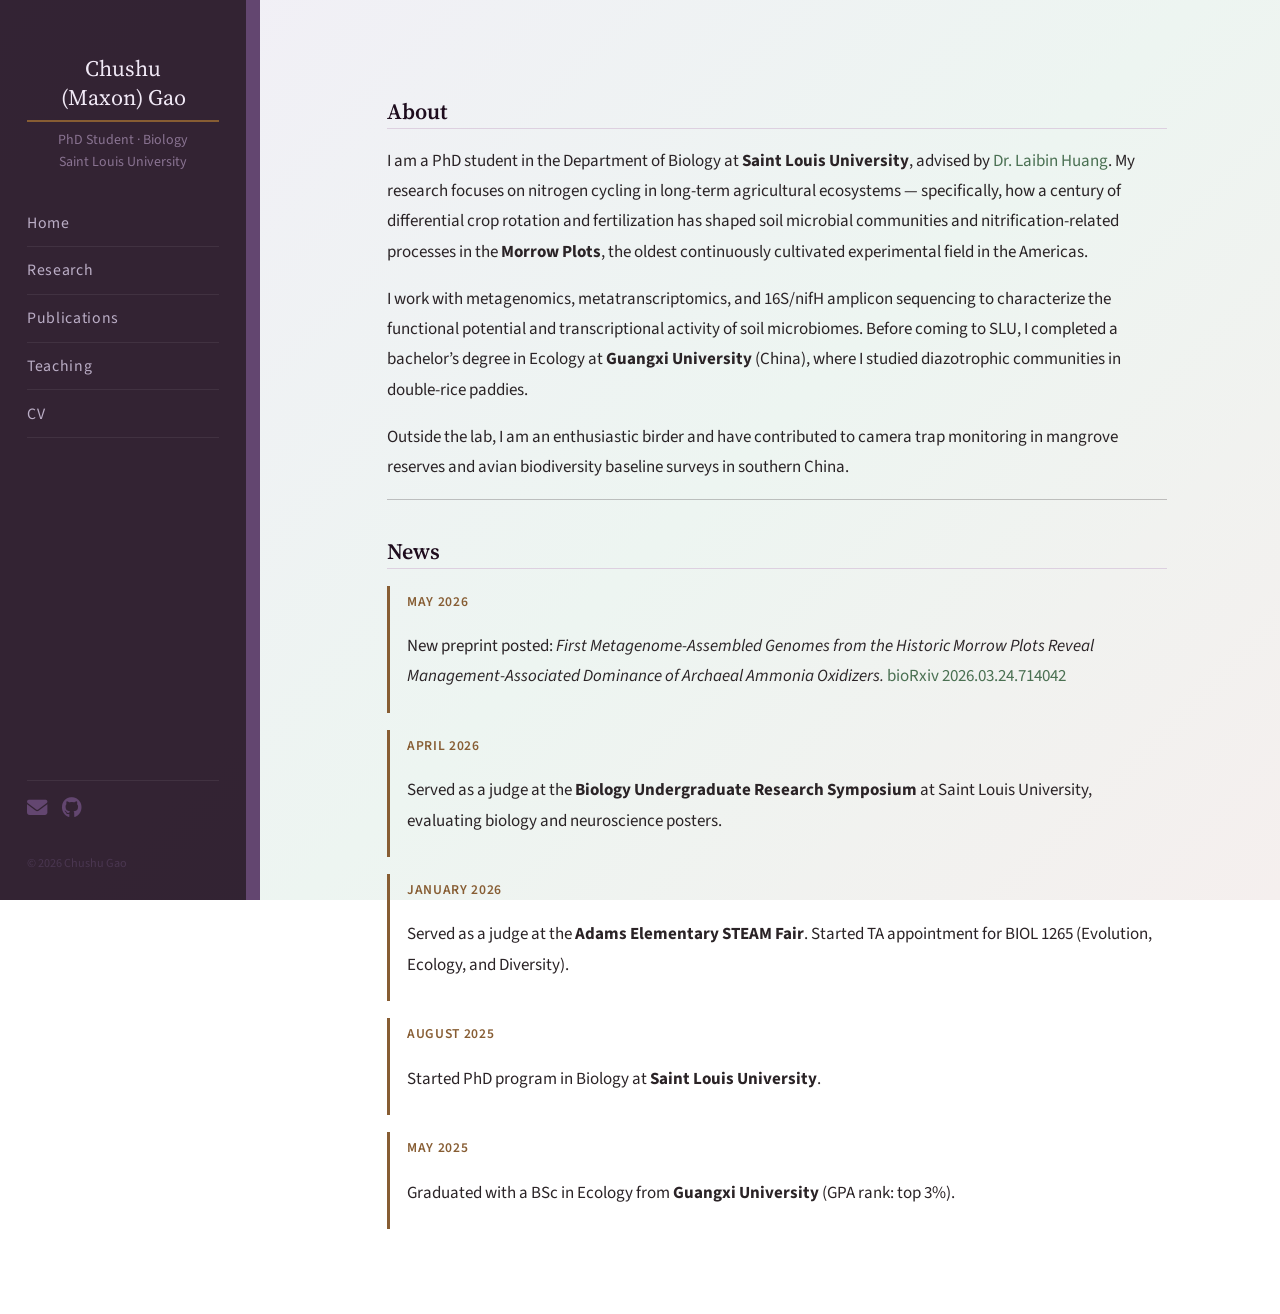
==== docs/index.html @ e01fd67a "chore: render site [skip ci]" ====
<!DOCTYPE html>
<html xmlns="http://www.w3.org/1999/xhtml" lang="en" xml:lang="en"><head>

<meta charset="utf-8">
<meta name="generator" content="quarto-1.9.37">

<meta name="viewport" content="width=device-width, initial-scale=1.0, user-scalable=yes">


<title>Home – Chushu (Maxon) Gao</title>
<style>
/* Default styles provided by pandoc.
** See https://pandoc.org/MANUAL.html#variables-for-html for config info.
*/
code{white-space: pre-wrap;}
span.smallcaps{font-variant: small-caps;}
div.columns{display: flex; gap: min(4vw, 1.5em);}
div.column{flex: auto; overflow-x: auto;}
div.hanging-indent{margin-left: 1.5em; text-indent: -1.5em;}
ul.task-list{list-style: none;}
ul.task-list li input[type="checkbox"] {
  width: 0.8em;
  margin: 0 0.8em 0.2em -1em; /* quarto-specific, see https://github.com/quarto-dev/quarto-cli/issues/4556 */ 
  vertical-align: middle;
}
</style>


<script src="site_libs/quarto-nav/quarto-nav.js"></script>
<script src="site_libs/clipboard/clipboard.min.js"></script>
<script src="site_libs/quarto-search/autocomplete.umd.js"></script>
<script src="site_libs/quarto-search/fuse.min.js"></script>
<script src="site_libs/quarto-search/quarto-search.js"></script>
<meta name="quarto:offset" content="./">
<script src="site_libs/quarto-html/quarto.js" type="module"></script>
<script src="site_libs/quarto-html/tabsets/tabsets.js" type="module"></script>
<script src="site_libs/quarto-html/popper.min.js"></script>
<script src="site_libs/quarto-html/tippy.umd.min.js"></script>
<script src="site_libs/quarto-html/anchor.min.js"></script>
<link href="site_libs/quarto-html/tippy.css" rel="stylesheet">
<link href="site_libs/quarto-html/quarto-syntax-highlighting-7f8f88aac4f3542376d5c11b86a4c14d.css" rel="stylesheet" id="quarto-text-highlighting-styles">
<script src="site_libs/bootstrap/bootstrap.min.js"></script>
<link href="site_libs/bootstrap/bootstrap-icons.css" rel="stylesheet">
<link href="site_libs/bootstrap/bootstrap-f7333b7c44a7c3d55afcc11699a363c3.min.css" rel="stylesheet" append-hash="true" id="quarto-bootstrap" data-mode="light">
<script id="quarto-search-options" type="application/json">{
  "location": "sidebar",
  "copy-button": false,
  "collapse-after": 3,
  "panel-placement": "start",
  "type": "textbox",
  "limit": 50,
  "keyboard-shortcut": [
    "f",
    "/",
    "s"
  ],
  "show-item-context": false,
  "language": {
    "search-no-results-text": "No results",
    "search-matching-documents-text": "matching documents",
    "search-copy-link-title": "Copy link to search",
    "search-hide-matches-text": "Hide additional matches",
    "search-more-match-text": "more match in this document",
    "search-more-matches-text": "more matches in this document",
    "search-clear-button-title": "Clear",
    "search-text-placeholder": "",
    "search-detached-cancel-button-title": "Cancel",
    "search-submit-button-title": "Submit",
    "search-label": "Search"
  }
}</script>
<link rel="stylesheet" href="https://cdnjs.cloudflare.com/ajax/libs/font-awesome/6.5.0/css/all.min.css">
<link rel="stylesheet" href="https://cdnjs.cloudflare.com/ajax/libs/academicons/1.9.4/css/academicons.min.css">
<link rel="preconnect" href="https://fonts.googleapis.com">
<link rel="preconnect" href="https://fonts.gstatic.com" crossorigin="">
<link href="https://fonts.googleapis.com/css2?family=Source+Serif+4:ital,wght@0,400;0,600;1,400&amp;family=Source+Sans+3:wght@300;400;600&amp;display=swap" rel="stylesheet">
<script src="scripts/transitions.js" defer=""></script>


<link rel="stylesheet" href="styles.css">
</head>

<body class="quarto-light">

<div id="quarto-search-results"></div>
<!-- content -->
<div id="quarto-content" class="quarto-container page-columns page-rows-contents page-layout-full">
<!-- sidebar -->
<!-- margin-sidebar -->
    
<!-- main -->
<main class="content column-page" id="quarto-document-content">
<div class="masthead">
  <div class="mugshot-wrap">
    <img src="images/profile.jpg" class="mugshot" alt="Chushu Gao" onerror="this.style.display='none'">
  </div>
  <h1 class="site-title"><a href="index.html">Chushu<br>(Maxon) Gao</a></h1>
  <p class="site-subtitle">PhD Student · Biology<br>Saint Louis University</p>
  <nav class="sidebar-nav">
    <ul>
      <li><a href="index.html">Home</a></li>
      <li><a href="research.html">Research</a></li>
      <li><a href="publications.html">Publications</a></li>
      <li><a href="teaching.html">Teaching</a></li>
      <li><a href="cv.html">CV</a></li>
    </ul>
  </nav>
  <div class="social-icons">
    <a href="mailto:maxon.gao@slu.edu" title="Email"><i class="fa-solid fa-envelope"></i></a>
    <a href="https://github.com/chushug" title="GitHub" target="_blank"><i class="fa-brands fa-github"></i></a>
    <a href="https://orcid.org" title="ORCID" target="_blank"><i class="ai ai-orcid"></i></a>
    <a href="https://scholar.google.com" title="Google Scholar" target="_blank"><i class="ai ai-google-scholar"></i></a>
  </div>
  <footer class="sidebar-footer">
    <p>© 2026 Chushu Gao</p>
  </footer>
</div>

<header id="title-block-header" class="quarto-title-block default">
<div class="quarto-title">
<h1 class="title">Home</h1>
</div>



<div class="quarto-title-meta column-page">

    
  
    
  </div>
  


</header>


<section id="about" class="level2">
<h2 class="anchored" data-anchor-id="about">About</h2>
<p>I am a PhD student in the Department of Biology at <strong>Saint Louis University</strong>, advised by <a href="https://huanglabslu.com">Dr.&nbsp;Laibin Huang</a>. My research focuses on nitrogen cycling in long-term agricultural ecosystems — specifically, how a century of differential crop rotation and fertilization has shaped soil microbial communities and nitrification-related processes in the <strong>Morrow Plots</strong>, the oldest continuously cultivated experimental field in the Americas.</p>
<p>I work with metagenomics, metatranscriptomics, and 16S/nifH amplicon sequencing to characterize the functional potential and transcriptional activity of soil microbiomes. Before coming to SLU, I completed a bachelor’s degree in Ecology at <strong>Guangxi University</strong> (China), where I studied diazotrophic communities in double-rice paddies.</p>
<p>Outside the lab, I am an enthusiastic birder and have contributed to camera trap monitoring in mangrove reserves and avian biodiversity baseline surveys in southern China.</p>
<hr>
</section>
<section id="news" class="level2">
<h2 class="anchored" data-anchor-id="news">News</h2>
<div class="news-item">
<div class="news-date">
<p>May 2026</p>
</div>
<p>New preprint posted: <em>First Metagenome-Assembled Genomes from the Historic Morrow Plots Reveal Management-Associated Dominance of Archaeal Ammonia Oxidizers.</em> <a href="https://doi.org/10.64898/2026.03.24.714042">bioRxiv 2026.03.24.714042</a></p>
</div>
<div class="news-item">
<div class="news-date">
<p>April 2026</p>
</div>
<p>Served as a judge at the <strong>Biology Undergraduate Research Symposium</strong> at Saint Louis University, evaluating biology and neuroscience posters.</p>
</div>
<div class="news-item">
<div class="news-date">
<p>January 2026</p>
</div>
<p>Served as a judge at the <strong>Adams Elementary STEAM Fair</strong>. Started TA appointment for BIOL 1265 (Evolution, Ecology, and Diversity).</p>
</div>
<div class="news-item">
<div class="news-date">
<p>August 2025</p>
</div>
<p>Started PhD program in Biology at <strong>Saint Louis University</strong>.</p>
</div>
<div class="news-item">
<div class="news-date">
<p>May 2025</p>
</div>
<p>Graduated with a BSc in Ecology from <strong>Guangxi University</strong> (GPA rank: top 3%).</p>
</div>


</section>

</main> <!-- /main -->
<script id="quarto-html-after-body" type="application/javascript">
  window.document.addEventListener("DOMContentLoaded", function (event) {
    const icon = "";
    const anchorJS = new window.AnchorJS();
    anchorJS.options = {
      placement: 'right',
      icon: icon
    };
    anchorJS.add('.anchored');
    const isCodeAnnotation = (el) => {
      for (const clz of el.classList) {
        if (clz.startsWith('code-annotation-')) {                     
          return true;
        }
      }
      return false;
    }
    const onCopySuccess = function(e) {
      // button target
      const button = e.trigger;
      // don't keep focus
      button.blur();
      // flash "checked"
      button.classList.add('code-copy-button-checked');
      var currentTitle = button.getAttribute("title");
      button.setAttribute("title", "Copied!");
      let tooltip;
      if (window.bootstrap) {
        button.setAttribute("data-bs-toggle", "tooltip");
        button.setAttribute("data-bs-placement", "left");
        button.setAttribute("data-bs-title", "Copied!");
        tooltip = new bootstrap.Tooltip(button, 
          { trigger: "manual", 
            customClass: "code-copy-button-tooltip",
            offset: [0, -8]});
        tooltip.show();    
      }
      setTimeout(function() {
        if (tooltip) {
          tooltip.hide();
          button.removeAttribute("data-bs-title");
          button.removeAttribute("data-bs-toggle");
          button.removeAttribute("data-bs-placement");
        }
        button.setAttribute("title", currentTitle);
        button.classList.remove('code-copy-button-checked');
      }, 1000);
      // clear code selection
      e.clearSelection();
    }
    const getTextToCopy = function(trigger) {
      const outerScaffold = trigger.parentElement.cloneNode(true);
      const codeEl = outerScaffold.querySelector('code');
      for (const childEl of codeEl.children) {
        if (isCodeAnnotation(childEl)) {
          childEl.remove();
        }
      }
      return codeEl.innerText;
    }
    const clipboard = new window.ClipboardJS('.code-copy-button:not([data-in-quarto-modal])', {
      text: getTextToCopy
    });
    clipboard.on('success', onCopySuccess);
    if (window.document.getElementById('quarto-embedded-source-code-modal')) {
      const clipboardModal = new window.ClipboardJS('.code-copy-button[data-in-quarto-modal]', {
        text: getTextToCopy,
        container: window.document.getElementById('quarto-embedded-source-code-modal')
      });
      clipboardModal.on('success', onCopySuccess);
    }
      var localhostRegex = new RegExp(/^(?:http|https):\/\/localhost\:?[0-9]*\//);
      var mailtoRegex = new RegExp(/^mailto:/);
        var filterRegex = new RegExp("https:\/\/chushug\.github\.io\/gao-website");
      var isInternal = (href) => {
          return filterRegex.test(href) || localhostRegex.test(href) || mailtoRegex.test(href);
      }
      // Inspect non-navigation links and adorn them if external
     var links = window.document.querySelectorAll('a[href]:not(.nav-link):not(.navbar-brand):not(.toc-action):not(.sidebar-link):not(.sidebar-item-toggle):not(.pagination-link):not(.no-external):not([aria-hidden]):not(.dropdown-item):not(.quarto-navigation-tool):not(.about-link)');
      for (var i=0; i<links.length; i++) {
        const link = links[i];
        if (!isInternal(link.href)) {
          // undo the damage that might have been done by quarto-nav.js in the case of
          // links that we want to consider external
          if (link.dataset.originalHref !== undefined) {
            link.href = link.dataset.originalHref;
          }
        }
      }
    function tippyHover(el, contentFn, onTriggerFn, onUntriggerFn) {
      const config = {
        allowHTML: true,
        maxWidth: 500,
        delay: 100,
        arrow: false,
        appendTo: function(el) {
            return el.parentElement;
        },
        interactive: true,
        interactiveBorder: 10,
        theme: 'quarto',
        placement: 'bottom-start',
      };
      if (contentFn) {
        config.content = contentFn;
      }
      if (onTriggerFn) {
        config.onTrigger = onTriggerFn;
      }
      if (onUntriggerFn) {
        config.onUntrigger = onUntriggerFn;
      }
      window.tippy(el, config); 
    }
    const noterefs = window.document.querySelectorAll('a[role="doc-noteref"]');
    for (var i=0; i<noterefs.length; i++) {
      const ref = noterefs[i];
      tippyHover(ref, function() {
        // use id or data attribute instead here
        let href = ref.getAttribute('data-footnote-href') || ref.getAttribute('href');
        try { href = new URL(href).hash; } catch {}
        const id = href.replace(/^#\/?/, "");
        const note = window.document.getElementById(id);
        if (note) {
          return note.innerHTML;
        } else {
          return "";
        }
      });
    }
    const xrefs = window.document.querySelectorAll('a.quarto-xref');
    const processXRef = (id, note) => {
      // Strip column container classes
      const stripColumnClz = (el) => {
        el.classList.remove("page-full", "page-columns");
        if (el.children) {
          for (const child of el.children) {
            stripColumnClz(child);
          }
        }
      }
      stripColumnClz(note)
      if (id === null || id.startsWith('sec-')) {
        // Special case sections, only their first couple elements
        const container = document.createElement("div");
        if (note.children && note.children.length > 2) {
          container.appendChild(note.children[0].cloneNode(true));
          for (let i = 1; i < note.children.length; i++) {
            const child = note.children[i];
            if (child.tagName === "P" && child.innerText === "") {
              continue;
            } else {
              container.appendChild(child.cloneNode(true));
              break;
            }
          }
          if (window.Quarto?.typesetMath) {
            window.Quarto.typesetMath(container);
          }
          return container.innerHTML
        } else {
          if (window.Quarto?.typesetMath) {
            window.Quarto.typesetMath(note);
          }
          return note.innerHTML;
        }
      } else {
        // Remove any anchor links if they are present
        const anchorLink = note.querySelector('a.anchorjs-link');
        if (anchorLink) {
          anchorLink.remove();
        }
        if (window.Quarto?.typesetMath) {
          window.Quarto.typesetMath(note);
        }
        if (note.classList.contains("callout")) {
          return note.outerHTML;
        } else {
          return note.innerHTML;
        }
      }
    }
    for (var i=0; i<xrefs.length; i++) {
      const xref = xrefs[i];
      tippyHover(xref, undefined, function(instance) {
        instance.disable();
        let url = xref.getAttribute('href');
        let hash = undefined; 
        if (url.startsWith('#')) {
          hash = url;
        } else {
          try { hash = new URL(url).hash; } catch {}
        }
        if (hash) {
          const id = hash.replace(/^#\/?/, "");
          const note = window.document.getElementById(id);
          if (note !== null) {
            try {
              const html = processXRef(id, note.cloneNode(true));
              instance.setContent(html);
            } finally {
              instance.enable();
              instance.show();
            }
          } else {
            // See if we can fetch this
            fetch(url.split('#')[0])
            .then(res => res.text())
            .then(html => {
              const parser = new DOMParser();
              const htmlDoc = parser.parseFromString(html, "text/html");
              const note = htmlDoc.getElementById(id);
              if (note !== null) {
                const html = processXRef(id, note);
                instance.setContent(html);
              } 
            }).finally(() => {
              instance.enable();
              instance.show();
            });
          }
        } else {
          // See if we can fetch a full url (with no hash to target)
          // This is a special case and we should probably do some content thinning / targeting
          fetch(url)
          .then(res => res.text())
          .then(html => {
            const parser = new DOMParser();
            const htmlDoc = parser.parseFromString(html, "text/html");
            const note = htmlDoc.querySelector('main.content');
            if (note !== null) {
              // This should only happen for chapter cross references
              // (since there is no id in the URL)
              // remove the first header
              if (note.children.length > 0 && note.children[0].tagName === "HEADER") {
                note.children[0].remove();
              }
              const html = processXRef(null, note);
              instance.setContent(html);
            } 
          }).finally(() => {
            instance.enable();
            instance.show();
          });
        }
      }, function(instance) {
      });
    }
        let selectedAnnoteEl;
        const selectorForAnnotation = ( cell, annotation) => {
          let cellAttr = 'data-code-cell="' + cell + '"';
          let lineAttr = 'data-code-annotation="' +  annotation + '"';
          const selector = 'span[' + cellAttr + '][' + lineAttr + ']';
          return selector;
        }
        const selectCodeLines = (annoteEl) => {
          const doc = window.document;
          const targetCell = annoteEl.getAttribute("data-target-cell");
          const targetAnnotation = annoteEl.getAttribute("data-target-annotation");
          const annoteSpan = window.document.querySelector(selectorForAnnotation(targetCell, targetAnnotation));
          const lines = annoteSpan.getAttribute("data-code-lines").split(",");
          const lineIds = lines.map((line) => {
            return targetCell + "-" + line;
          })
          let top = null;
          let height = null;
          let parent = null;
          if (lineIds.length > 0) {
              //compute the position of the single el (top and bottom and make a div)
              const el = window.document.getElementById(lineIds[0]);
              top = el.offsetTop;
              height = el.offsetHeight;
              parent = el.parentElement.parentElement;
            if (lineIds.length > 1) {
              const lastEl = window.document.getElementById(lineIds[lineIds.length - 1]);
              const bottom = lastEl.offsetTop + lastEl.offsetHeight;
              height = bottom - top;
            }
            if (top !== null && height !== null && parent !== null) {
              // cook up a div (if necessary) and position it 
              let div = window.document.getElementById("code-annotation-line-highlight");
              if (div === null) {
                div = window.document.createElement("div");
                div.setAttribute("id", "code-annotation-line-highlight");
                div.style.position = 'absolute';
                parent.appendChild(div);
              }
              div.style.top = top - 2 + "px";
              div.style.height = height + 4 + "px";
              div.style.left = 0;
              let gutterDiv = window.document.getElementById("code-annotation-line-highlight-gutter");
              if (gutterDiv === null) {
                gutterDiv = window.document.createElement("div");
                gutterDiv.setAttribute("id", "code-annotation-line-highlight-gutter");
                gutterDiv.style.position = 'absolute';
                const codeCell = window.document.getElementById(targetCell);
                const gutter = codeCell.querySelector('.code-annotation-gutter');
                gutter.appendChild(gutterDiv);
              }
              gutterDiv.style.top = top - 2 + "px";
              gutterDiv.style.height = height + 4 + "px";
            }
            selectedAnnoteEl = annoteEl;
          }
        };
        const unselectCodeLines = () => {
          const elementsIds = ["code-annotation-line-highlight", "code-annotation-line-highlight-gutter"];
          elementsIds.forEach((elId) => {
            const div = window.document.getElementById(elId);
            if (div) {
              div.remove();
            }
          });
          selectedAnnoteEl = undefined;
        };
          // Handle positioning of the toggle
      window.addEventListener(
        "resize",
        throttle(() => {
          elRect = undefined;
          if (selectedAnnoteEl) {
            selectCodeLines(selectedAnnoteEl);
          }
        }, 10)
      );
      function throttle(fn, ms) {
      let throttle = false;
      let timer;
        return (...args) => {
          if(!throttle) { // first call gets through
              fn.apply(this, args);
              throttle = true;
          } else { // all the others get throttled
              if(timer) clearTimeout(timer); // cancel #2
              timer = setTimeout(() => {
                fn.apply(this, args);
                timer = throttle = false;
              }, ms);
          }
        };
      }
        // Attach click handler to the DT
        const annoteDls = window.document.querySelectorAll('dt[data-target-cell]');
        for (const annoteDlNode of annoteDls) {
          annoteDlNode.addEventListener('click', (event) => {
            const clickedEl = event.target;
            if (clickedEl !== selectedAnnoteEl) {
              unselectCodeLines();
              const activeEl = window.document.querySelector('dt[data-target-cell].code-annotation-active');
              if (activeEl) {
                activeEl.classList.remove('code-annotation-active');
              }
              selectCodeLines(clickedEl);
              clickedEl.classList.add('code-annotation-active');
            } else {
              // Unselect the line
              unselectCodeLines();
              clickedEl.classList.remove('code-annotation-active');
            }
          });
        }
    const findCites = (el) => {
      const parentEl = el.parentElement;
      if (parentEl) {
        const cites = parentEl.dataset.cites;
        if (cites) {
          return {
            el,
            cites: cites.split(' ')
          };
        } else {
          return findCites(el.parentElement)
        }
      } else {
        return undefined;
      }
    };
    var bibliorefs = window.document.querySelectorAll('a[role="doc-biblioref"]');
    for (var i=0; i<bibliorefs.length; i++) {
      const ref = bibliorefs[i];
      const citeInfo = findCites(ref);
      if (citeInfo) {
        tippyHover(citeInfo.el, function() {
          var popup = window.document.createElement('div');
          citeInfo.cites.forEach(function(cite) {
            var citeDiv = window.document.createElement('div');
            citeDiv.classList.add('hanging-indent');
            citeDiv.classList.add('csl-entry');
            var biblioDiv = window.document.getElementById('ref-' + cite);
            if (biblioDiv) {
              citeDiv.innerHTML = biblioDiv.innerHTML;
            }
            popup.appendChild(citeDiv);
          });
          return popup.innerHTML;
        });
      }
    }
  });
  </script>
</div> <!-- /content -->




</body></html>
---- docs/site_libs/quarto-html/tippy.css ----
.tippy-box[data-animation=fade][data-state=hidden]{opacity:0}[data-tippy-root]{max-width:calc(100vw - 10px)}.tippy-box{position:relative;background-color:#333;color:#fff;border-radius:4px;font-size:14px;line-height:1.4;white-space:normal;outline:0;transition-property:transform,visibility,opacity}.tippy-box[data-placement^=top]>.tippy-arrow{bottom:0}.tippy-box[data-placement^=top]>.tippy-arrow:before{bottom:-7px;left:0;border-width:8px 8px 0;border-top-color:initial;transform-origin:center top}.tippy-box[data-placement^=bottom]>.tippy-arrow{top:0}.tippy-box[data-placement^=bottom]>.tippy-arrow:before{top:-7px;left:0;border-width:0 8px 8px;border-bottom-color:initial;transform-origin:center bottom}.tippy-box[data-placement^=left]>.tippy-arrow{right:0}.tippy-box[data-placement^=left]>.tippy-arrow:before{border-width:8px 0 8px 8px;border-left-color:initial;right:-7px;transform-origin:center left}.tippy-box[data-placement^=right]>.tippy-arrow{left:0}.tippy-box[data-placement^=right]>.tippy-arrow:before{left:-7px;border-width:8px 8px 8px 0;border-right-color:initial;transform-origin:center right}.tippy-box[data-inertia][data-state=visible]{transition-timing-function:cubic-bezier(.54,1.5,.38,1.11)}.tippy-arrow{width:16px;height:16px;color:#333}.tippy-arrow:before{content:"";position:absolute;border-color:transparent;border-style:solid}.tippy-content{position:relative;padding:5px 9px;z-index:1}
---- docs/site_libs/quarto-html/quarto-syntax-highlighting-7f8f88aac4f3542376d5c11b86a4c14d.css ----
/* quarto syntax highlight colors */
:root {
  --quarto-hl-ot-color: #003B4F;
  --quarto-hl-at-color: #657422;
  --quarto-hl-ss-color: #20794D;
  --quarto-hl-an-color: #5E5E5E;
  --quarto-hl-fu-color: #4758AB;
  --quarto-hl-st-color: #20794D;
  --quarto-hl-cf-color: #003B4F;
  --quarto-hl-op-color: #5E5E5E;
  --quarto-hl-er-color: #AD0000;
  --quarto-hl-bn-color: #AD0000;
  --quarto-hl-al-color: #AD0000;
  --quarto-hl-va-color: #111111;
  --quarto-hl-bu-color: inherit;
  --quarto-hl-ex-color: inherit;
  --quarto-hl-pp-color: #AD0000;
  --quarto-hl-in-color: #5E5E5E;
  --quarto-hl-vs-color: #20794D;
  --quarto-hl-wa-color: #5E5E5E;
  --quarto-hl-do-color: #5E5E5E;
  --quarto-hl-im-color: #00769E;
  --quarto-hl-ch-color: #20794D;
  --quarto-hl-dt-color: #AD0000;
  --quarto-hl-fl-color: #AD0000;
  --quarto-hl-co-color: #5E5E5E;
  --quarto-hl-cv-color: #5E5E5E;
  --quarto-hl-cn-color: #8f5902;
  --quarto-hl-sc-color: #5E5E5E;
  --quarto-hl-dv-color: #AD0000;
  --quarto-hl-kw-color: #003B4F;
}

/* other quarto variables */
:root {
  --quarto-font-monospace: SFMono-Regular, Menlo, Monaco, Consolas, "Liberation Mono", "Courier New", monospace;
}

/* syntax highlight based on Pandoc's rules */
pre > code.sourceCode > span {
  color: #003B4F;
}

code.sourceCode > span {
  color: #003B4F;
}

div.sourceCode,
div.sourceCode pre.sourceCode {
  color: #003B4F;
}

/* Normal */
code span {
  color: #003B4F;
}

/* Alert */
code span.al {
  color: #AD0000;
  font-style: inherit;
}

/* Annotation */
code span.an {
  color: #5E5E5E;
  font-style: inherit;
}

/* Attribute */
code span.at {
  color: #657422;
  font-style: inherit;
}

/* BaseN */
code span.bn {
  color: #AD0000;
  font-style: inherit;
}

/* BuiltIn */
code span.bu {
  font-style: inherit;
}

/* ControlFlow */
code span.cf {
  color: #003B4F;
  font-weight: bold;
  font-style: inherit;
}

/* Char */
code span.ch {
  color: #20794D;
  font-style: inherit;
}

/* Constant */
code span.cn {
  color: #8f5902;
  font-style: inherit;
}

/* Comment */
code span.co {
  color: #5E5E5E;
  font-style: inherit;
}

/* CommentVar */
code span.cv {
  color: #5E5E5E;
  font-style: italic;
}

/* Documentation */
code span.do {
  color: #5E5E5E;
  font-style: italic;
}

/* DataType */
code span.dt {
  color: #AD0000;
  font-style: inherit;
}

/* DecVal */
code span.dv {
  color: #AD0000;
  font-style: inherit;
}

/* Error */
code span.er {
  color: #AD0000;
  font-style: inherit;
}

/* Extension */
code span.ex {
  font-style: inherit;
}

/* Float */
code span.fl {
  color: #AD0000;
  font-style: inherit;
}

/* Function */
code span.fu {
  color: #4758AB;
  font-style: inherit;
}

/* Import */
code span.im {
  color: #00769E;
  font-style: inherit;
}

/* Information */
code span.in {
  color: #5E5E5E;
  font-style: inherit;
}

/* Keyword */
code span.kw {
  color: #003B4F;
  font-weight: bold;
  font-style: inherit;
}

/* Operator */
code span.op {
  color: #5E5E5E;
  font-style: inherit;
}

/* Other */
code span.ot {
  color: #003B4F;
  font-style: inherit;
}

/* Preprocessor */
code span.pp {
  color: #AD0000;
  font-style: inherit;
}

/* SpecialChar */
code span.sc {
  color: #5E5E5E;
  font-style: inherit;
}

/* SpecialString */
code span.ss {
  color: #20794D;
  font-style: inherit;
}

/* String */
code span.st {
  color: #20794D;
  font-style: inherit;
}

/* Variable */
code span.va {
  color: #111111;
  font-style: inherit;
}

/* VerbatimString */
code span.vs {
  color: #20794D;
  font-style: inherit;
}

/* Warning */
code span.wa {
  color: #5E5E5E;
  font-style: italic;
}

.prevent-inlining {
  content: "</";
}

/*# sourceMappingURL=789ad8cd35626ba772517505b42a116e.css.map */
---- docs/styles.css ----
:root {
  --sidebar-width: 260px;
  --sidebar-border: 14px;
  --c-dark:    #1F0D1E;   /* sidebar bg            */
  --c-purple:  #634670;   /* sidebar border        */
  --c-gold:    #875D33;   /* warm accent, borders  */
  --c-green:   #4A7052;   /* links, buttons        */
  --c-teal:    #58A68D;   /* hover, secondary      */
  --c-text:    #2a2326;
  --c-page-bg: #f7f4f8;   /* very light lavender   */
}

* { box-sizing: border-box; }

/* ── Page background with subtle gradient for glass effect ── */
body {
  margin: 0;
  background: linear-gradient(135deg, #f2eef7 0%, #edf5f1 55%, #f5efee 100%);
  background-attachment: fixed;
  font-family: 'Source Sans 3', -apple-system, BlinkMacSystemFont, sans-serif;
  font-size: 17px;
  color: var(--c-text);
  line-height: 1.78;
  animation: pageEnter 0.4s ease both;
}

@keyframes pageEnter {
  from { opacity: 0; transform: translateY(10px); }
  to   { opacity: 1; transform: translateY(0); }
}

/* ── Glass transition overlay ───────────────────── */
.glass-overlay {
  position: fixed;
  inset: 0;
  background: rgba(31, 13, 30, 0.25);
  backdrop-filter: blur(10px);
  -webkit-backdrop-filter: blur(10px);
  z-index: 9999;
  opacity: 0;
  pointer-events: none;
  transition: opacity 0.32s ease;
}

.glass-overlay.active {
  opacity: 1;
  pointer-events: all;
}

/* ── Hide default Quarto chrome ─────────────────── */
.navbar,
#quarto-header,
#quarto-footer,
.nav-footer,
#quarto-sidebar,
.quarto-title-banner {
  display: none !important;
}

/* ── Sidebar — glass morphism ────────────────────── */
.masthead {
  position: fixed;
  top: 0;
  left: 0;
  width: var(--sidebar-width);
  height: 100vh;
  background: rgba(31, 13, 30, 0.90);
  backdrop-filter: blur(14px);
  -webkit-backdrop-filter: blur(14px);
  border-right: var(--sidebar-border) solid var(--c-purple);
  padding: 2.25rem 1.6rem 1.5rem;
  display: flex;
  flex-direction: column;
  gap: 0.5rem;
  overflow-y: auto;
  z-index: 1000;
}

/* ── Profile photo ───────────────────────────────── */
.mugshot-wrap {
  text-align: center;
  margin-bottom: 0.4rem;
}

.mugshot {
  width: 136px;
  height: 136px;
  border-radius: 50%;
  object-fit: cover;
  border: 3px solid var(--c-gold);
  filter: grayscale(15%);
  transition: filter 0.35s ease, border-color 0.35s ease;
  display: block;
  margin: 0 auto;
}

.mugshot:hover {
  filter: grayscale(0%);
  border-color: var(--c-teal);
}

/* ── Name & affiliation ──────────────────────────── */
.site-title {
  font-family: 'Source Serif 4', Georgia, serif;
  font-size: 1.3rem;
  font-weight: 600;
  line-height: 1.35;
  margin: 0;
  text-align: center;
}

.site-title a {
  color: #f0e8f5;
  text-decoration: none;
  transition: color 0.2s;
}

.site-title a:hover { color: var(--c-teal); }

.site-subtitle {
  color: #8a7492;
  font-size: 0.82rem;
  margin: 0;
  line-height: 1.55;
  text-align: center;
}

/* ── Sidebar navigation ──────────────────────────── */
.sidebar-nav { margin-top: 1rem; flex: 1; }

.sidebar-nav ul { list-style: none; margin: 0; padding: 0; }

.sidebar-nav ul li {
  border-bottom: 1px solid rgba(255,255,255,0.07);
}

.sidebar-nav ul li a {
  display: block;
  color: #bbaec6;
  text-decoration: none;
  padding: 0.55rem 0;
  font-size: 0.93rem;
  letter-spacing: 0.04em;
  transition: color 0.2s, padding-left 0.2s;
}

.sidebar-nav ul li a:hover {
  color: #f0e8f5;
  padding-left: 0.4rem;
}

/* ── Social icons ────────────────────────────────── */
.social-icons {
  display: flex;
  gap: 0.9rem;
  flex-wrap: wrap;
  margin-top: 0.75rem;
  padding-top: 0.6rem;
  border-top: 1px solid rgba(255,255,255,0.07);
}

.social-icons a {
  color: var(--c-purple);
  font-size: 1.2rem;
  text-decoration: none;
  transition: color 0.2s;
}

.social-icons a:hover { color: var(--c-teal); }

/* ── Sidebar footer ──────────────────────────────── */
.sidebar-footer { margin-top: auto; padding-top: 1rem; }

.sidebar-footer p { color: #4a3650; font-size: 0.72rem; margin: 0; }

/* ── Main content — centered in remaining space ─── */
#quarto-content {
  margin-left: calc(var(--sidebar-width) + var(--sidebar-border)) !important;
  min-height: 100vh;
  display: flex;
  justify-content: center;
  align-items: flex-start;
  padding: 3rem 2rem;
}

#quarto-content main,
#quarto-content .content {
  max-width: 780px;
  width: 100%;
}

/* Quarto sometimes wraps in .page-columns */
.page-columns {
  margin-left: calc(var(--sidebar-width) + var(--sidebar-border)) !important;
  display: flex;
  justify-content: center;
  padding: 3rem 2rem;
}

h1.title { display: none; }

/* ── Headings ────────────────────────────────────── */
h1, h2, h3, h4 {
  font-family: 'Source Serif 4', Georgia, serif;
  color: var(--c-dark);
}

h1 {
  font-size: 1.85rem;
  border-bottom: 2px solid var(--c-gold);
  padding-bottom: 0.4rem;
  margin-bottom: 1.25rem;
}

h2 {
  font-size: 1.3rem;
  margin-top: 2.2rem;
  border-bottom: 1px solid #ddd0e0;
  padding-bottom: 0.2rem;
}

h3 {
  font-size: 1.05rem;
  margin-top: 1.5rem;
  color: var(--c-green);
}

/* ── Links ───────────────────────────────────────── */
a { color: var(--c-green); text-decoration: none; }
a:hover { color: var(--c-teal); text-decoration: underline; }

/* ── News section ────────────────────────────────── */
.news-item {
  border-left: 3px solid var(--c-gold);
  padding: 0.25rem 0 0.25rem 1rem;
  margin-bottom: 1rem;
}

.news-date {
  font-size: 0.8rem;
  color: var(--c-gold);
  font-weight: 600;
  text-transform: uppercase;
  letter-spacing: 0.05em;
}

/* ── Publications ────────────────────────────────── */
.paper {
  margin-bottom: 2rem;
  padding-bottom: 1.5rem;
  border-bottom: 1px solid #ddd0e0;
}

.paper:last-child { border-bottom: none; }

.paper-title {
  font-weight: 700;
  font-size: 1.05rem;
  line-height: 1.4;
  margin-bottom: 0.3rem;
  font-family: 'Source Serif 4', Georgia, serif;
  color: var(--c-dark);
}

.paper-authors { font-size: 0.94rem; color: #555; margin-bottom: 0.2rem; }

.paper-journal { font-size: 0.94rem; color: var(--c-gold); margin-bottom: 0.5rem; }

.paper-badge {
  display: inline-block;
  font-size: 0.79rem;
  padding: 0.15rem 0.55rem;
  border-radius: 3px;
  background: #ebe3f0;
  color: var(--c-dark) !important;
  margin-right: 0.35rem;
  text-decoration: none !important;
  transition: background 0.2s, color 0.2s;
}

.paper-badge:hover {
  background: var(--c-dark);
  color: #f0e8f5 !important;
}

/* ── Research cards (HTML-based, reliable) ───────── */
.research-grid {
  display: flex;
  flex-wrap: wrap;
  gap: 1.5rem;
  margin-top: 1.5rem;
}

.research-card {
  flex: 1 1 210px;
  max-width: 255px;
  border: 1px solid #ddd0e0;
  border-radius: 6px;
  overflow: hidden;
  background: rgba(255,255,255,0.7);
  backdrop-filter: blur(6px);
  -webkit-backdrop-filter: blur(6px);
  transition: box-shadow 0.25s, transform 0.22s;
}

.research-card:hover {
  box-shadow: 0 8px 24px rgba(99,70,112,0.15);
  transform: translateY(-3px);
}

.research-card img {
  width: 100%;
  height: 148px;
  object-fit: cover;
  display: block;
}

.research-card-body { padding: 1rem; }

.research-card-body h3 {
  font-size: 0.96rem;
  margin: 0 0 0.4rem;
  border: none;
  padding: 0;
  color: var(--c-dark);
}

.research-card-body p {
  font-size: 0.84rem;
  color: #5a4a5e;
  margin: 0 0 0.8rem;
  line-height: 1.5;
}

.btn-more {
  display: inline-block;
  background: var(--c-green);
  color: #f5faf7 !important;
  padding: 0.28rem 0.85rem;
  border-radius: 20px;
  font-size: 0.8rem;
  text-decoration: none !important;
  transition: background 0.2s;
}

.btn-more:hover {
  background: var(--c-teal);
  text-decoration: none !important;
}

/* ── CV ──────────────────────────────────────────── */
.btn-cv {
  display: inline-block;
  background: var(--c-dark);
  color: #f0e8f5 !important;
  padding: 0.45rem 1.2rem;
  border-radius: 4px;
  font-size: 0.9rem;
  text-decoration: none !important;
  margin-bottom: 2rem;
  transition: background 0.2s;
}

.btn-cv:hover { background: var(--c-purple); }

.cv-entry {
  display: flex;
  justify-content: space-between;
  align-items: baseline;
  margin-bottom: 0.2rem;
}

.cv-date {
  color: var(--c-gold);
  font-size: 0.87rem;
  white-space: nowrap;
  margin-left: 1rem;
  flex-shrink: 0;
}

/* ── Responsive ──────────────────────────────────── */
@media (max-width: 960px) {
  .masthead {
    position: relative;
    width: 100%;
    height: auto;
    flex-direction: row;
    flex-wrap: wrap;
    align-items: center;
    padding: 0.75rem 1rem;
    border-right: none;
    border-bottom: 6px solid var(--c-purple);
    gap: 0.6rem;
  }

  .mugshot-wrap { margin: 0; }
  .mugshot { width: 44px; height: 44px; }
  .site-title { font-size: 1rem; text-align: left; }
  .site-subtitle { display: none; }
  .sidebar-nav { margin-top: 0; flex: none; width: 100%; }
  .sidebar-nav ul { display: flex; flex-wrap: wrap; gap: 0.3rem; }
  .sidebar-nav ul li { border: none; }

  .sidebar-nav ul li a {
    padding: 0.2rem 0.65rem;
    background: rgba(255,255,255,0.12);
    border-radius: 4px;
    font-size: 0.86rem;
  }

  .sidebar-nav ul li a:hover { padding-left: 0.65rem; }
  .social-icons { display: none; }
  .sidebar-footer { display: none; }

  #quarto-content,
  .page-columns {
    margin-left: 0 !important;
    padding: 1.5rem;
    display: block;
  }
}
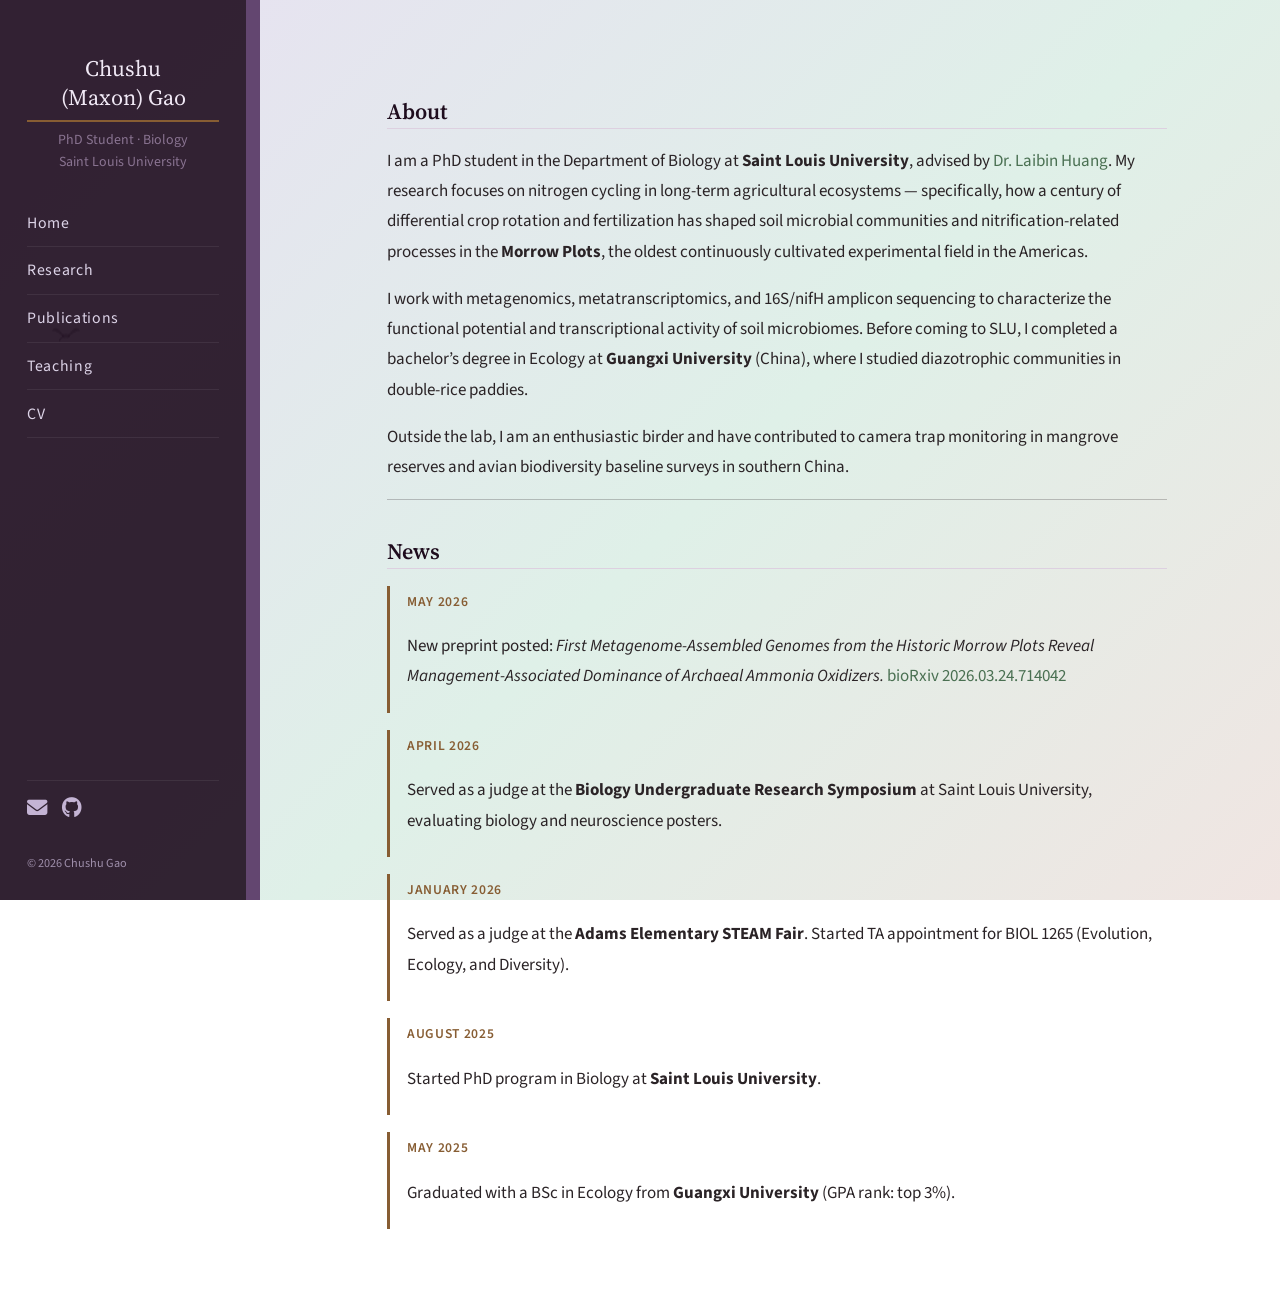
==== commit 5df780cb: "chore: render site [skip ci]" ====
--- a/docs/index.html
+++ b/docs/index.html
@@ -75,6 +75,7 @@
 <link rel="preconnect" href="https://fonts.gstatic.com" crossorigin="">
 <link href="https://fonts.googleapis.com/css2?family=Source+Serif+4:ital,wght@0,400;0,600;1,400&amp;family=Source+Sans+3:wght@300;400;600&amp;display=swap" rel="stylesheet">
 <script src="scripts/transitions.js" defer=""></script>
+<script src="scripts/birds.js" defer=""></script>
 
 
 <link rel="stylesheet" href="styles.css">
--- a/docs/styles.css
+++ b/docs/styles.css
@@ -15,7 +15,7 @@
 /* ── Page background with subtle gradient for glass effect ── */
 body {
   margin: 0;
-  background: linear-gradient(135deg, #f2eef7 0%, #edf5f1 55%, #f5efee 100%);
+  background: linear-gradient(135deg, #e8e0f2 0%, #dff0e8 55%, #f0e5e2 100%);
   background-attachment: fixed;
   font-family: 'Source Sans 3', -apple-system, BlinkMacSystemFont, sans-serif;
   font-size: 17px;
@@ -136,7 +136,7 @@
 
 .sidebar-nav ul li a {
   display: block;
-  color: #bbaec6;
+  color: #ddd4e8;
   text-decoration: none;
   padding: 0.55rem 0;
   font-size: 0.93rem;
@@ -160,7 +160,7 @@
 }
 
 .social-icons a {
-  color: var(--c-purple);
+  color: #c4b4d4;
   font-size: 1.2rem;
   text-decoration: none;
   transition: color 0.2s;
@@ -171,7 +171,7 @@
 /* ── Sidebar footer ──────────────────────────────── */
 .sidebar-footer { margin-top: auto; padding-top: 1rem; }
 
-.sidebar-footer p { color: #4a3650; font-size: 0.72rem; margin: 0; }
+.sidebar-footer p { color: #9e8eaa; font-size: 0.72rem; margin: 0; }
 
 /* ── Main content — centered in remaining space ─── */
 #quarto-content {
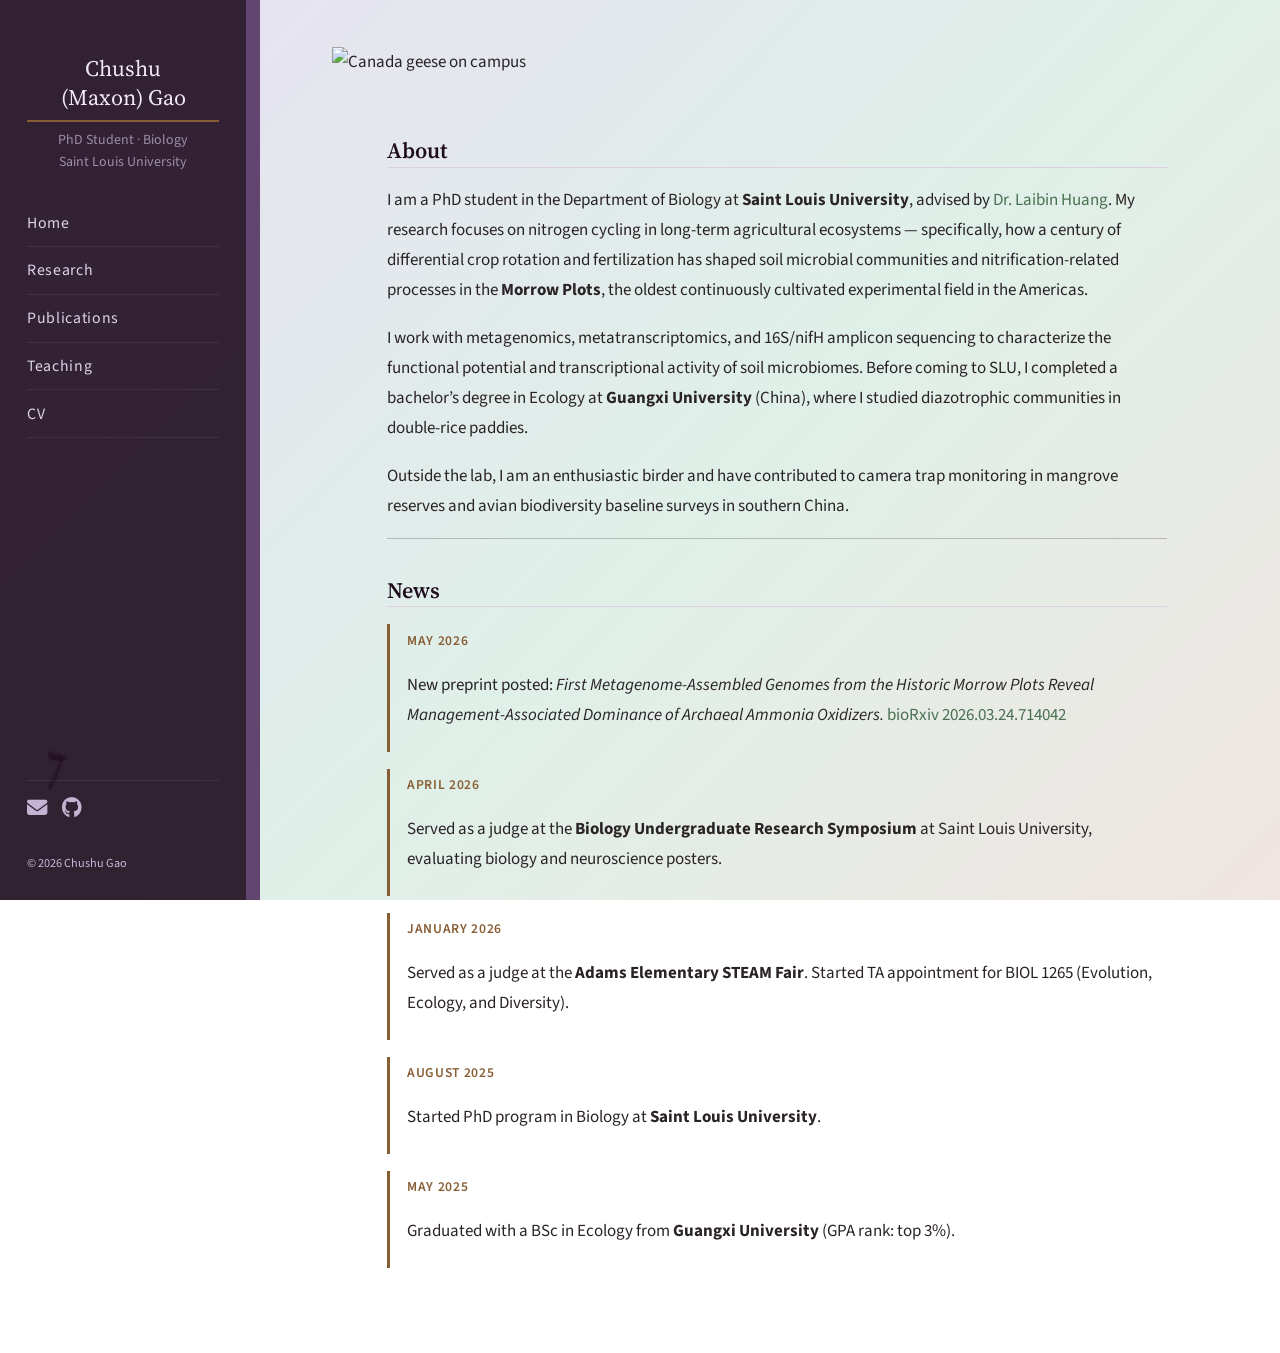
==== commit 250df548: "chore: render site [skip ci]" ====
--- a/docs/index.html
+++ b/docs/index.html
@@ -136,6 +136,9 @@
 </header>
 
 
+<div class="hero-wrap">
+<p><img src="images/hero.jpg" alt="Canada geese on campus"></p>
+</div>
 <section id="about" class="level2">
 <h2 class="anchored" data-anchor-id="about">About</h2>
 <p>I am a PhD student in the Department of Biology at <strong>Saint Louis University</strong>, advised by <a href="https://huanglabslu.com">Dr.&nbsp;Laibin Huang</a>. My research focuses on nitrogen cycling in long-term agricultural ecosystems — specifically, how a century of differential crop rotation and fertilization has shaped soil microbial communities and nitrification-related processes in the <strong>Morrow Plots</strong>, the oldest continuously cultivated experimental field in the Americas.</p>
--- a/docs/styles.css
+++ b/docs/styles.css
@@ -118,7 +118,7 @@
 .site-title a:hover { color: var(--c-teal); }
 
 .site-subtitle {
-  color: #8a7492;
+  color: #9e8eaa;
   font-size: 0.82rem;
   margin: 0;
   line-height: 1.55;
@@ -171,7 +171,7 @@
 /* ── Sidebar footer ──────────────────────────────── */
 .sidebar-footer { margin-top: auto; padding-top: 1rem; }
 
-.sidebar-footer p { color: #9e8eaa; font-size: 0.72rem; margin: 0; }
+.sidebar-footer p { color: #c8b8d8; font-size: 0.72rem; margin: 0; }
 
 /* ── Main content — centered in remaining space ─── */
 #quarto-content {
@@ -228,6 +228,24 @@
 /* ── Links ───────────────────────────────────────── */
 a { color: var(--c-green); text-decoration: none; }
 a:hover { color: var(--c-teal); text-decoration: underline; }
+
+/* ── Hero image ──────────────────────────────────── */
+.hero-wrap {
+  width: calc(100% + 6.5rem);
+  margin-left: -3.25rem;
+  margin-top: -3rem;
+  margin-bottom: 2.5rem;
+  overflow: hidden;
+  border-radius: 0 0 6px 6px;
+}
+
+.hero-wrap img {
+  width: 100%;
+  max-height: 320px;
+  object-fit: cover;
+  object-position: center 55%;
+  display: block;
+}
 
 /* ── News section ────────────────────────────────── */
 .news-item {
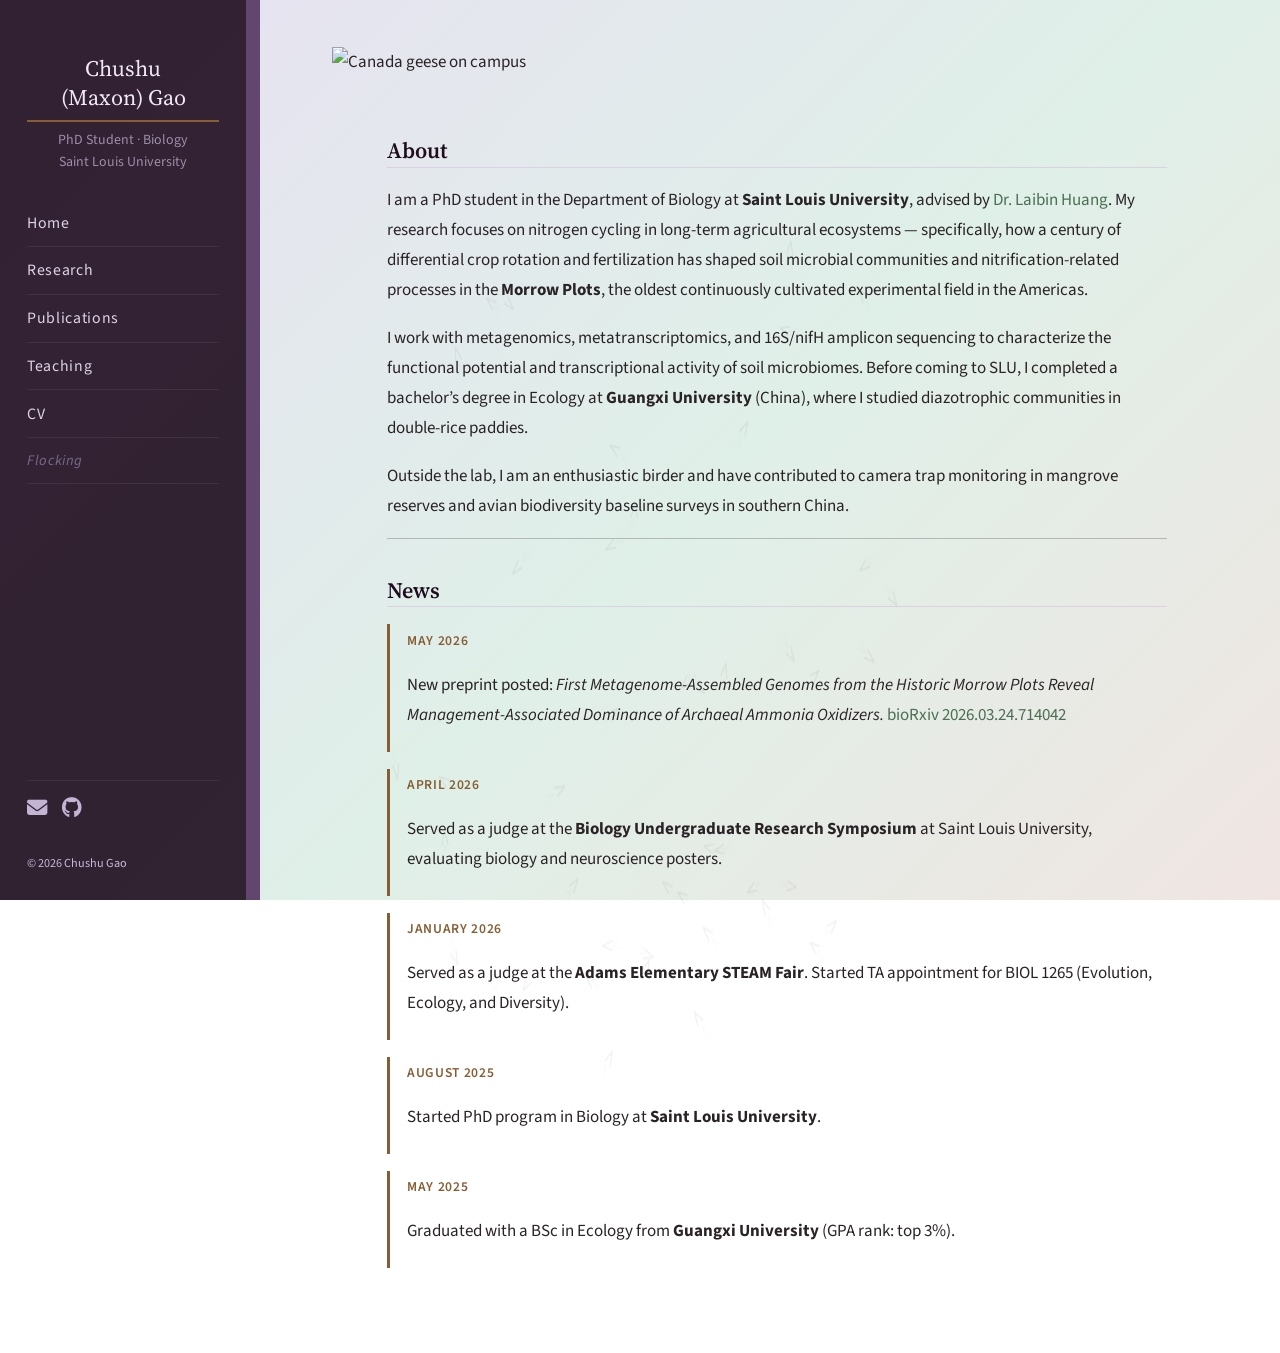
==== commit 474fef4f: "chore: render site [skip ci]" ====
--- a/docs/index.html
+++ b/docs/index.html
@@ -104,6 +104,7 @@
       <li><a href="publications.html">Publications</a></li>
       <li><a href="teaching.html">Teaching</a></li>
       <li><a href="cv.html">CV</a></li>
+      <li><a href="flocking.html" class="nav-subtle">Flocking</a></li>
     </ul>
   </nav>
   <div class="social-icons">
--- a/docs/styles.css
+++ b/docs/styles.css
@@ -146,6 +146,17 @@
 
 .sidebar-nav ul li a:hover {
   color: #f0e8f5;
+  padding-left: 0.4rem;
+}
+
+.sidebar-nav ul li a.nav-subtle {
+  color: #7a6a88;
+  font-size: 0.86rem;
+  font-style: italic;
+}
+
+.sidebar-nav ul li a.nav-subtle:hover {
+  color: #a896b8;
   padding-left: 0.4rem;
 }
 
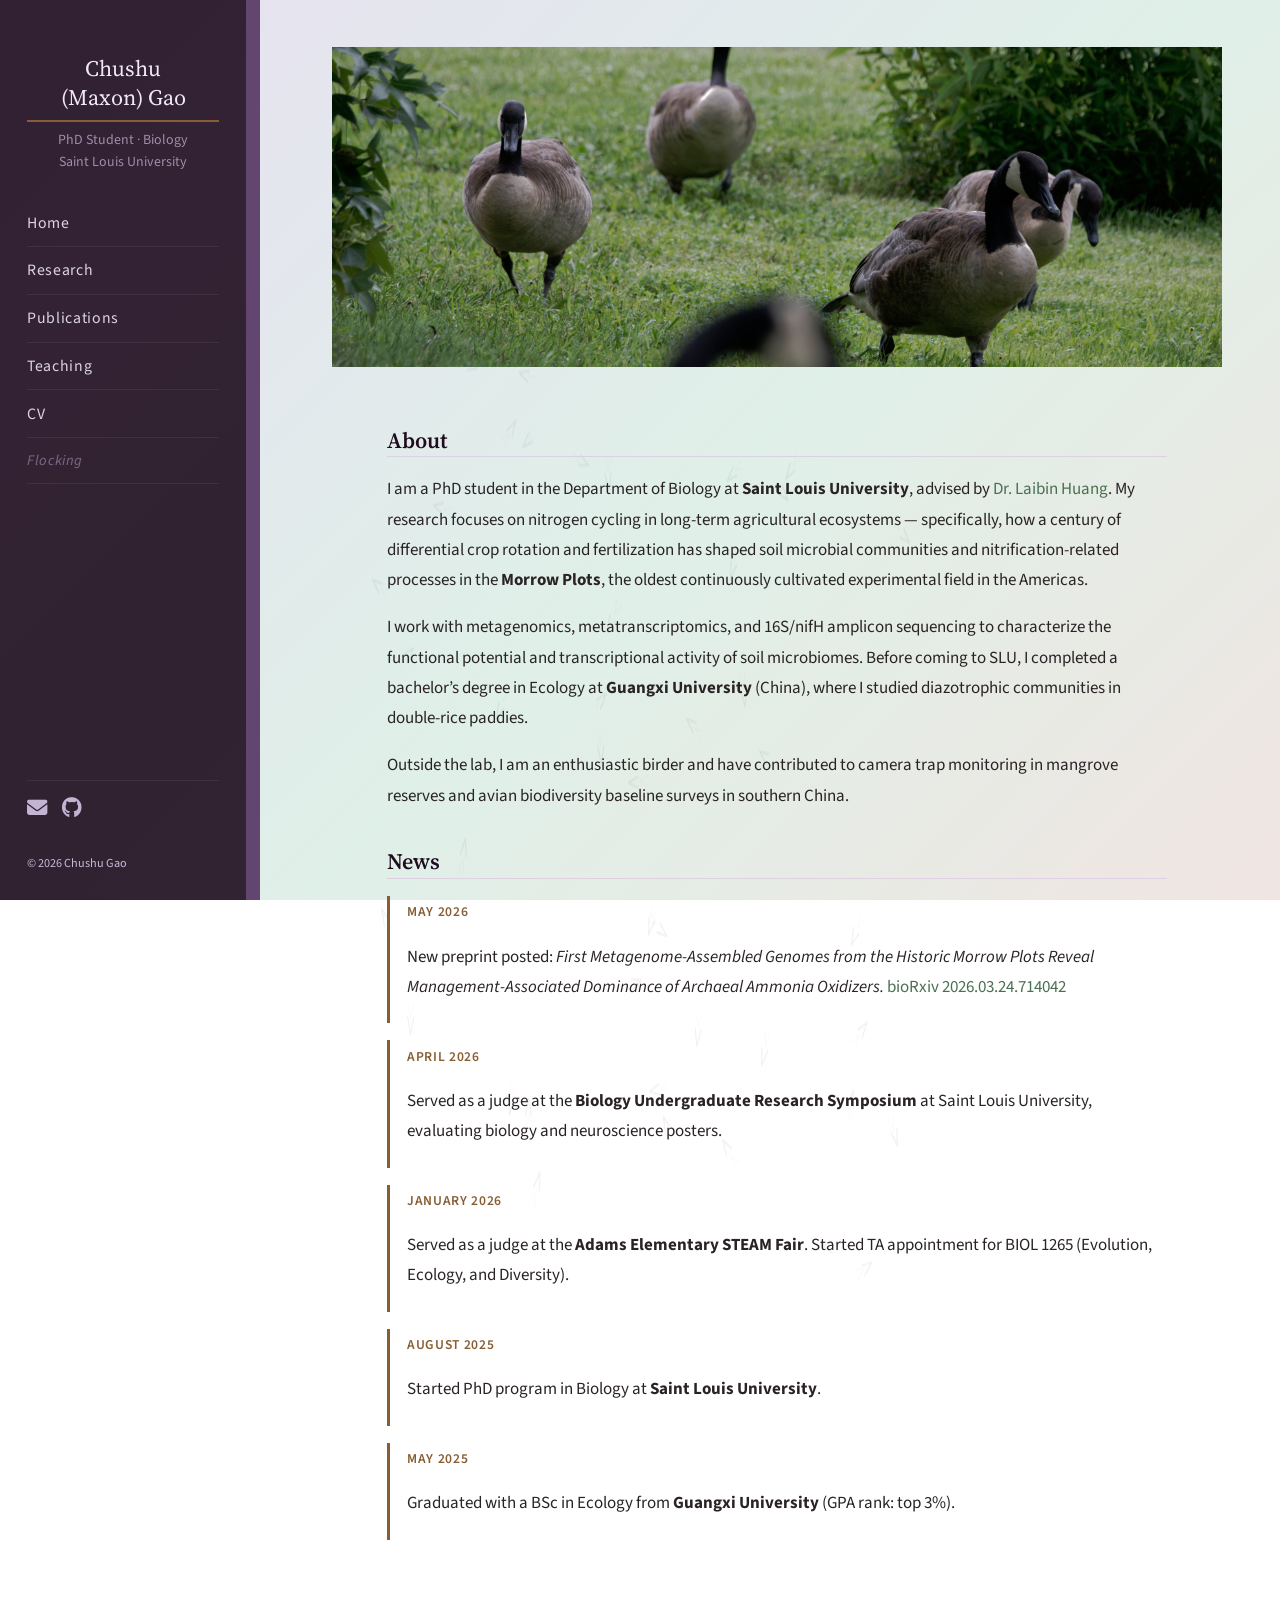
==== commit a2db9183: "chore: render site [skip ci]" ====
--- a/docs/index.html
+++ b/docs/index.html
@@ -145,7 +145,6 @@
 <p>I am a PhD student in the Department of Biology at <strong>Saint Louis University</strong>, advised by <a href="https://huanglabslu.com">Dr.&nbsp;Laibin Huang</a>. My research focuses on nitrogen cycling in long-term agricultural ecosystems — specifically, how a century of differential crop rotation and fertilization has shaped soil microbial communities and nitrification-related processes in the <strong>Morrow Plots</strong>, the oldest continuously cultivated experimental field in the Americas.</p>
 <p>I work with metagenomics, metatranscriptomics, and 16S/nifH amplicon sequencing to characterize the functional potential and transcriptional activity of soil microbiomes. Before coming to SLU, I completed a bachelor’s degree in Ecology at <strong>Guangxi University</strong> (China), where I studied diazotrophic communities in double-rice paddies.</p>
 <p>Outside the lab, I am an enthusiastic birder and have contributed to camera trap monitoring in mangrove reserves and avian biodiversity baseline surveys in southern China.</p>
-<hr>
 </section>
 <section id="news" class="level2">
 <h2 class="anchored" data-anchor-id="news">News</h2>
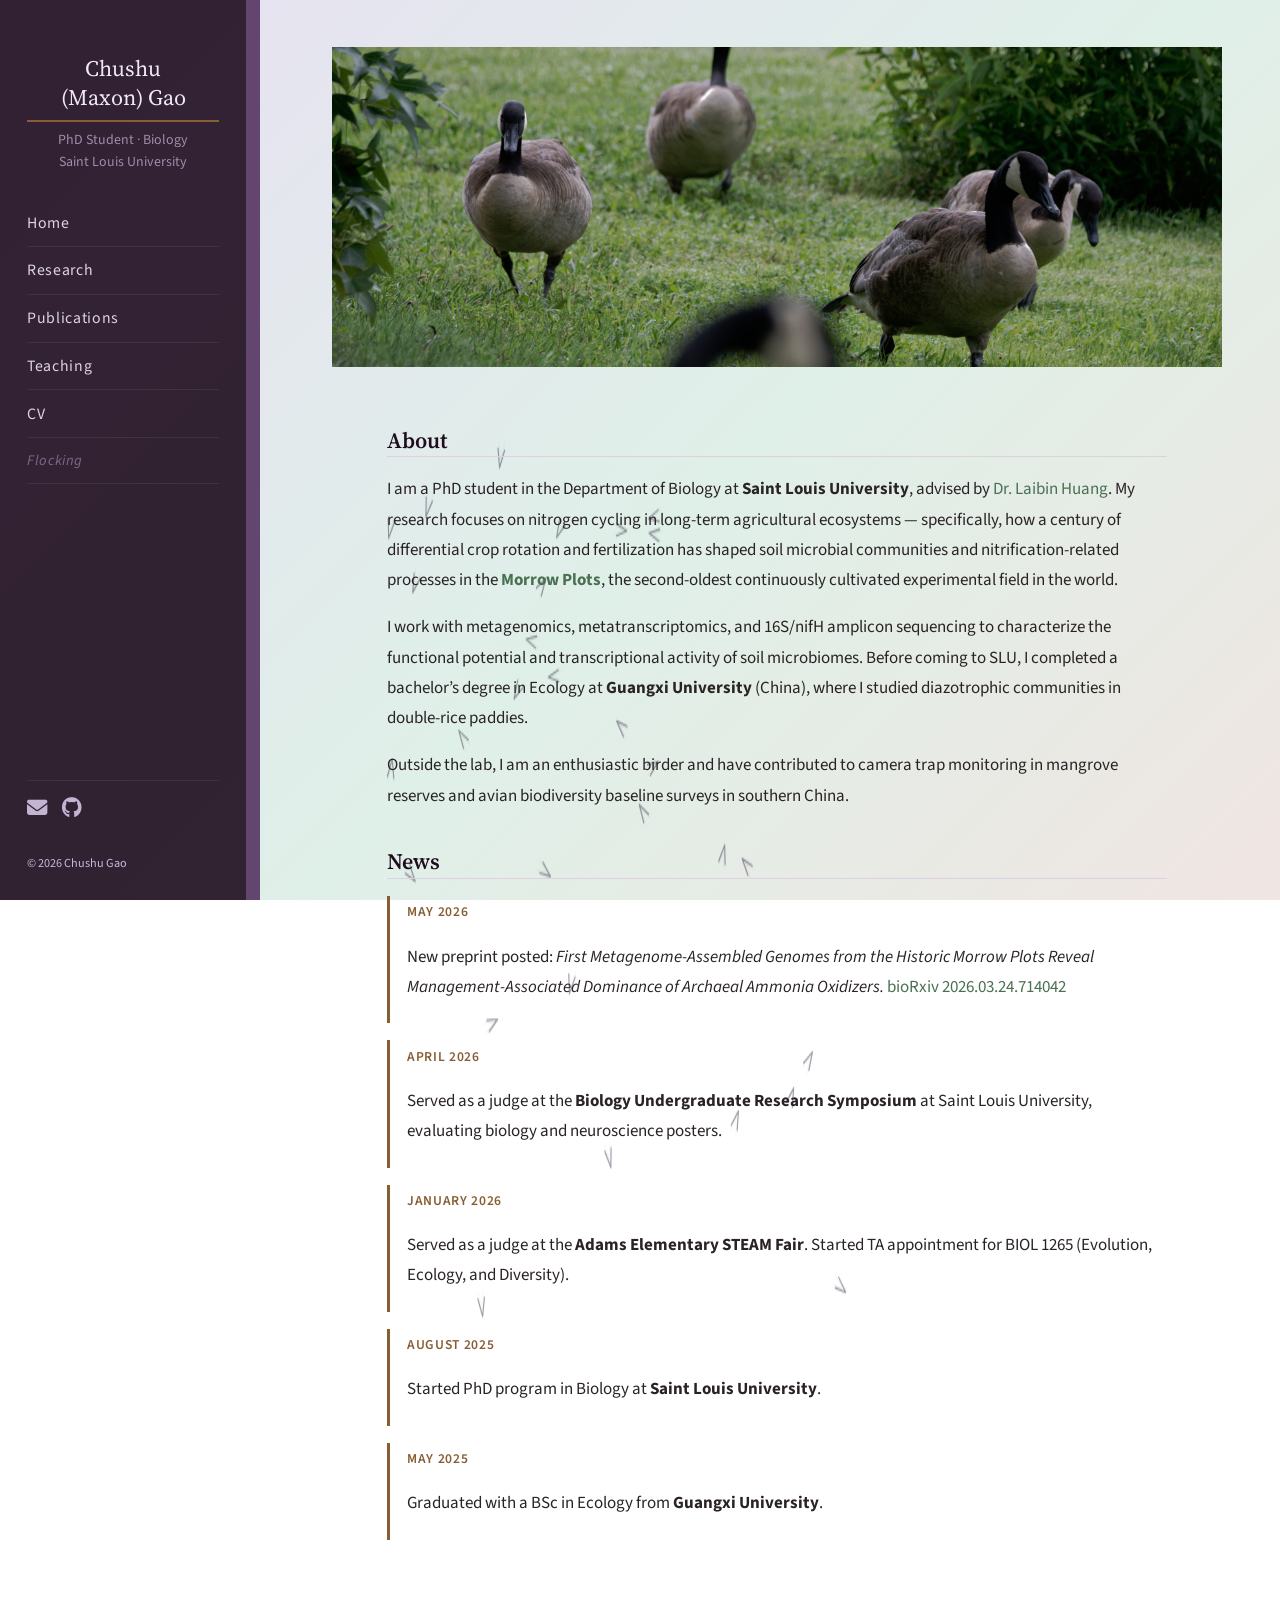
==== commit 231b1e39: "chore: render site [skip ci]" ====
--- a/docs/index.html
+++ b/docs/index.html
@@ -110,7 +110,7 @@
   <div class="social-icons">
     <a href="mailto:maxon.gao@slu.edu" title="Email"><i class="fa-solid fa-envelope"></i></a>
     <a href="https://github.com/chushug" title="GitHub" target="_blank"><i class="fa-brands fa-github"></i></a>
-    <a href="https://orcid.org" title="ORCID" target="_blank"><i class="ai ai-orcid"></i></a>
+    <a href="https://orcid.org/0009-0006-2106-2544" title="ORCID" target="_blank"><i class="ai ai-orcid"></i></a>
     <a href="https://scholar.google.com" title="Google Scholar" target="_blank"><i class="ai ai-google-scholar"></i></a>
   </div>
   <footer class="sidebar-footer">
@@ -142,7 +142,7 @@
 </div>
 <section id="about" class="level2">
 <h2 class="anchored" data-anchor-id="about">About</h2>
-<p>I am a PhD student in the Department of Biology at <strong>Saint Louis University</strong>, advised by <a href="https://huanglabslu.com">Dr.&nbsp;Laibin Huang</a>. My research focuses on nitrogen cycling in long-term agricultural ecosystems — specifically, how a century of differential crop rotation and fertilization has shaped soil microbial communities and nitrification-related processes in the <strong>Morrow Plots</strong>, the oldest continuously cultivated experimental field in the Americas.</p>
+<p>I am a PhD student in the Department of Biology at <strong>Saint Louis University</strong>, advised by <a href="https://seahuanglaibin.wixsite.com/sluhuang">Dr.&nbsp;Laibin Huang</a>. My research focuses on nitrogen cycling in long-term agricultural ecosystems — specifically, how a century of differential crop rotation and fertilization has shaped soil microbial communities and nitrification-related processes in the <a href="https://morrow.aces.illinois.edu/"><strong>Morrow Plots</strong></a>, the second-oldest continuously cultivated experimental field in the world.</p>
 <p>I work with metagenomics, metatranscriptomics, and 16S/nifH amplicon sequencing to characterize the functional potential and transcriptional activity of soil microbiomes. Before coming to SLU, I completed a bachelor’s degree in Ecology at <strong>Guangxi University</strong> (China), where I studied diazotrophic communities in double-rice paddies.</p>
 <p>Outside the lab, I am an enthusiastic birder and have contributed to camera trap monitoring in mangrove reserves and avian biodiversity baseline surveys in southern China.</p>
 </section>
@@ -176,7 +176,7 @@
 <div class="news-date">
 <p>May 2025</p>
 </div>
-<p>Graduated with a BSc in Ecology from <strong>Guangxi University</strong> (GPA rank: top 3%).</p>
+<p>Graduated with a BSc in Ecology from <strong>Guangxi University</strong>.</p>
 </div>
 
 
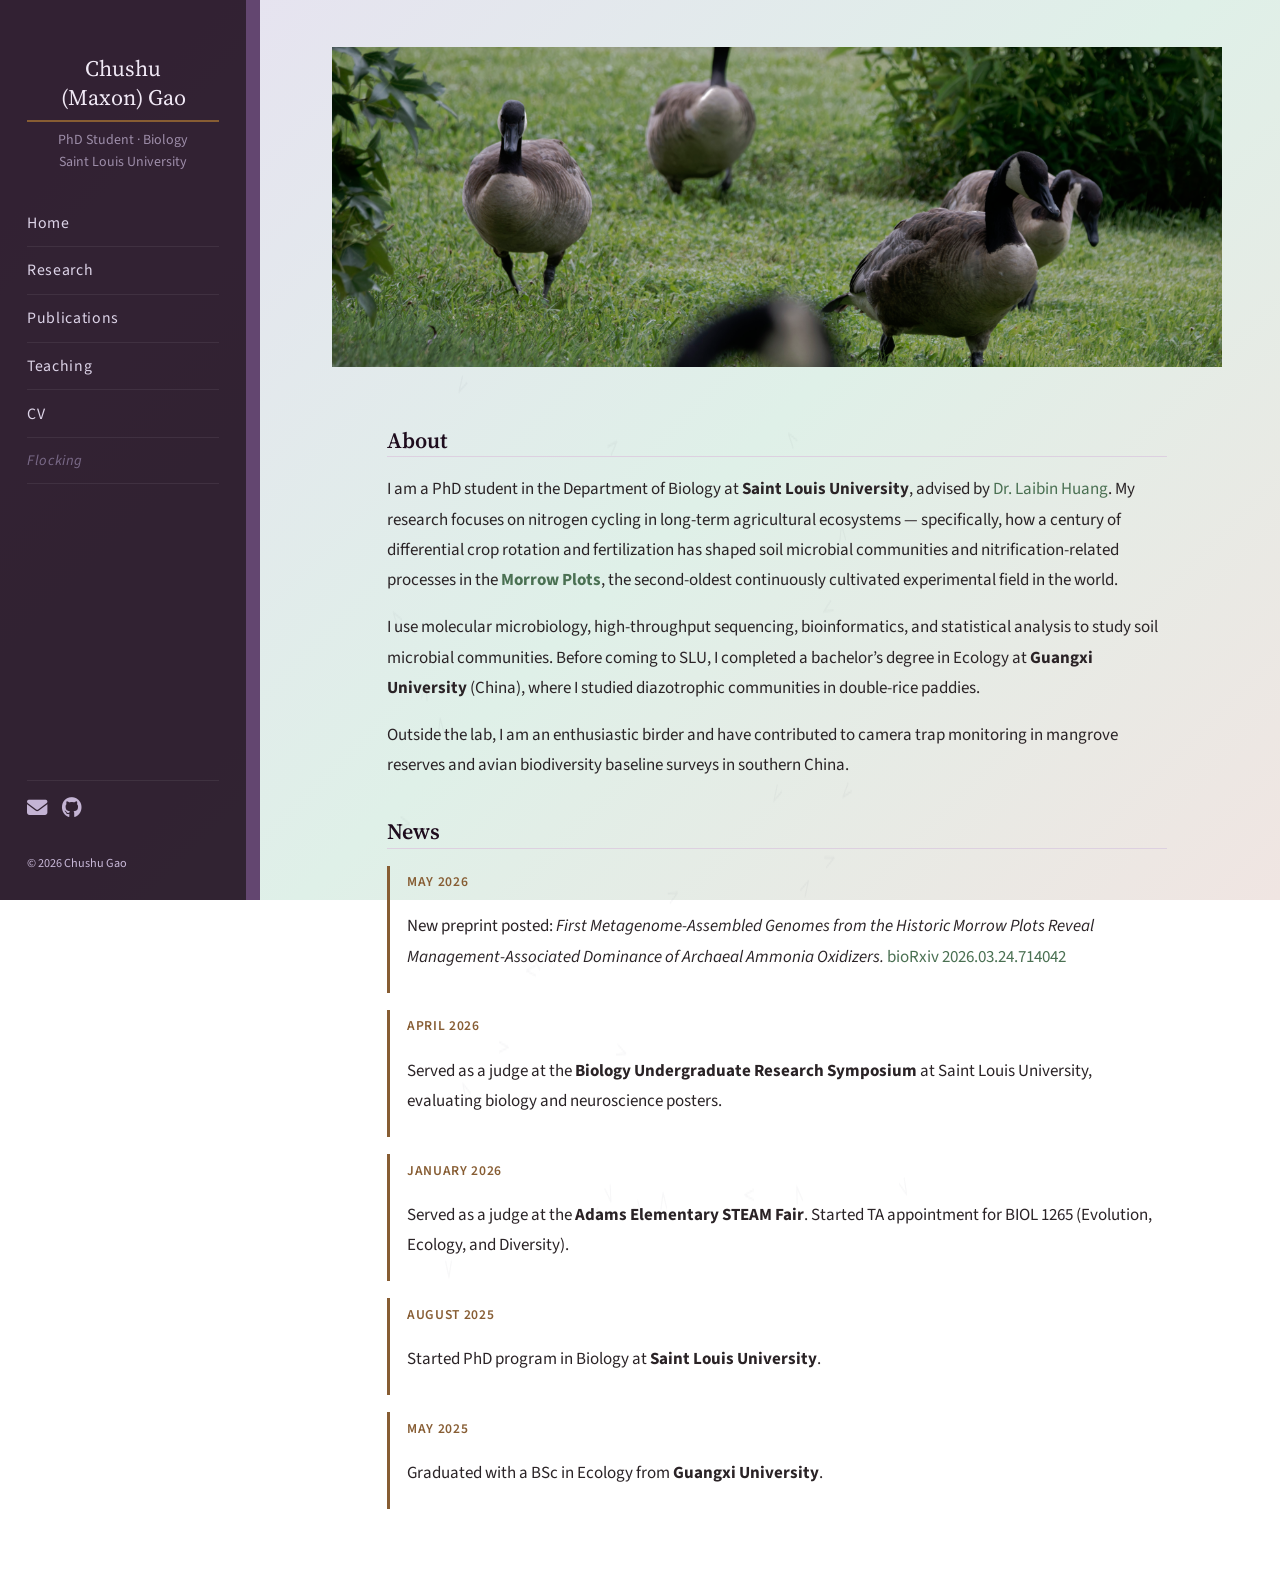
==== commit 3b4ca680: "chore: render site [skip ci]" ====
--- a/docs/index.html
+++ b/docs/index.html
@@ -2,7 +2,7 @@
 <html xmlns="http://www.w3.org/1999/xhtml" lang="en" xml:lang="en"><head>
 
 <meta charset="utf-8">
-<meta name="generator" content="quarto-1.9.37">
+<meta name="generator" content="quarto-1.11.9">
 
 <meta name="viewport" content="width=device-width, initial-scale=1.0, user-scalable=yes">
 
@@ -12,10 +12,13 @@
 /* Default styles provided by pandoc.
 ** See https://pandoc.org/MANUAL.html#variables-for-html for config info.
 */
-code{white-space: pre-wrap;}
 span.smallcaps{font-variant: small-caps;}
-div.columns{display: flex; gap: min(4vw, 1.5em);}
-div.column{flex: auto; overflow-x: auto;}
+div.columns{display: flex; gap: 1.5em;}
+div.column{flex: auto;}
+@media screen {
+div.columns{gap: min(4vw, 1.5em);}
+div.column{overflow-x: auto;}
+}
 div.hanging-indent{margin-left: 1.5em; text-indent: -1.5em;}
 ul.task-list{list-style: none;}
 ul.task-list li input[type="checkbox"] {
@@ -34,14 +37,15 @@
 <meta name="quarto:offset" content="./">
 <script src="site_libs/quarto-html/quarto.js" type="module"></script>
 <script src="site_libs/quarto-html/tabsets/tabsets.js" type="module"></script>
+<script src="site_libs/quarto-html/scrollable-regions/scrollable-regions.js" type="module"></script>
 <script src="site_libs/quarto-html/popper.min.js"></script>
 <script src="site_libs/quarto-html/tippy.umd.min.js"></script>
 <script src="site_libs/quarto-html/anchor.min.js"></script>
 <link href="site_libs/quarto-html/tippy.css" rel="stylesheet">
-<link href="site_libs/quarto-html/quarto-syntax-highlighting-7f8f88aac4f3542376d5c11b86a4c14d.css" rel="stylesheet" id="quarto-text-highlighting-styles">
+<link href="site_libs/quarto-html/quarto-syntax-highlighting-63b5708e65d6cd79cd7618c58d0c21e7.css" rel="stylesheet" id="quarto-text-highlighting-styles">
 <script src="site_libs/bootstrap/bootstrap.min.js"></script>
 <link href="site_libs/bootstrap/bootstrap-icons.css" rel="stylesheet">
-<link href="site_libs/bootstrap/bootstrap-f7333b7c44a7c3d55afcc11699a363c3.min.css" rel="stylesheet" append-hash="true" id="quarto-bootstrap" data-mode="light">
+<link href="site_libs/bootstrap/bootstrap-3c9acb114ee04208792e58c900d659a5.min.css" rel="stylesheet" append-hash="true" id="quarto-bootstrap" data-mode="light">
 <script id="quarto-search-options" type="application/json">{
   "location": "sidebar",
   "copy-button": false,
@@ -81,7 +85,7 @@
 <link rel="stylesheet" href="styles.css">
 </head>
 
-<body class="quarto-light">
+<body class="quarto-light"><a id="quarto-skip-link" class="visually-hidden-focusable" href="#quarto-document-content">Skip to main content</a>
 
 <div id="quarto-search-results"></div>
 <!-- content -->
@@ -90,7 +94,7 @@
 <!-- margin-sidebar -->
     
 <!-- main -->
-<main class="content column-page" id="quarto-document-content">
+<main class="content column-page" id="quarto-document-content" tabindex="-1">
 <div class="masthead">
   <div class="mugshot-wrap">
     <img src="images/profile.jpg" class="mugshot" alt="Chushu Gao" onerror="this.style.display='none'">
@@ -143,7 +147,7 @@
 <section id="about" class="level2">
 <h2 class="anchored" data-anchor-id="about">About</h2>
 <p>I am a PhD student in the Department of Biology at <strong>Saint Louis University</strong>, advised by <a href="https://seahuanglaibin.wixsite.com/sluhuang">Dr.&nbsp;Laibin Huang</a>. My research focuses on nitrogen cycling in long-term agricultural ecosystems — specifically, how a century of differential crop rotation and fertilization has shaped soil microbial communities and nitrification-related processes in the <a href="https://morrow.aces.illinois.edu/"><strong>Morrow Plots</strong></a>, the second-oldest continuously cultivated experimental field in the world.</p>
-<p>I work with metagenomics, metatranscriptomics, and 16S/nifH amplicon sequencing to characterize the functional potential and transcriptional activity of soil microbiomes. Before coming to SLU, I completed a bachelor’s degree in Ecology at <strong>Guangxi University</strong> (China), where I studied diazotrophic communities in double-rice paddies.</p>
+<p>I use molecular microbiology, high-throughput sequencing, bioinformatics, and statistical analysis to study soil microbial communities. Before coming to SLU, I completed a bachelor’s degree in Ecology at <strong>Guangxi University</strong> (China), where I studied diazotrophic communities in double-rice paddies.</p>
 <p>Outside the lab, I am an enthusiastic birder and have contributed to camera trap monitoring in mangrove reserves and avian biodiversity baseline surveys in southern China.</p>
 </section>
 <section id="news" class="level2">
@@ -261,7 +265,8 @@
           return filterRegex.test(href) || localhostRegex.test(href) || mailtoRegex.test(href);
       }
       // Inspect non-navigation links and adorn them if external
-     var links = window.document.querySelectorAll('a[href]:not(.nav-link):not(.navbar-brand):not(.toc-action):not(.sidebar-link):not(.sidebar-item-toggle):not(.pagination-link):not(.no-external):not([aria-hidden]):not(.dropdown-item):not(.quarto-navigation-tool):not(.about-link)');
+      window.quartoDecorateExternalLinks = function (root) {
+     var links = (root || window.document).querySelectorAll('a[href]:not(.nav-link):not(.navbar-brand):not(.toc-action):not(.sidebar-link):not(.sidebar-item-toggle):not(.pagination-link):not(.no-external):not([aria-hidden]):not(.dropdown-item):not(.quarto-navigation-tool):not(.about-link)');
       for (var i=0; i<links.length; i++) {
         const link = links[i];
         if (!isInternal(link.href)) {
@@ -270,8 +275,69 @@
           if (link.dataset.originalHref !== undefined) {
             link.href = link.dataset.originalHref;
           }
-        }
-      }
+          if (!link.classList.contains('no-external-icon')) {
+          }
+        }
+      }
+      };
+      window.quartoDecorateExternalLinks(window.document);
+    // Esc closes the popup (WCAG 1.4.13) and focus leaving both trigger and
+    // popup closes it (WCAG 2.4.11); tippy handles neither for interactive popups.
+    const hideOnEscAndFocusOut = {
+      name: 'hideOnEscAndFocusOut',
+      defaultValue: true,
+      fn(instance) {
+        const dismiss = () => {
+          // A show scheduled by the trigger delay would otherwise reopen it
+          instance.clearDelayTimeouts();
+          instance.hide();
+        };
+        const onKeyDown = (event) => {
+          if (event.key !== 'Escape') {
+            return;
+          }
+          // Keep Esc from also reaching page handlers (e.g. reveal.js overview),
+          // except an open reveal.js slide menu, which Esc should close too.
+          // The menu handles keys only when its keyboard option is on.
+          const menuHandlesEsc = window.Reveal?.getPlugin?.('menu')?.isOpen() &&
+            window.Reveal.getConfig().menu?.keyboard !== false;
+          if (!menuHandlesEsc) {
+            event.stopPropagation();
+          }
+          if (instance.popper.contains(window.document.activeElement)) {
+            // Disabled while refocusing so the focus trigger does not reopen it
+            instance.disable();
+            instance.reference.focus();
+            instance.enable();
+          }
+          dismiss();
+        };
+        const onFocusOut = (event) => {
+          const target = event.relatedTarget;
+          if (target && !instance.reference.contains(target) &&
+              !instance.popper.contains(target)) {
+            dismiss();
+          }
+        };
+        // On the trigger too: a click trigger (code-annotations: select) has no
+        // blur handling. Attached for the instance's lifetime so leaving the
+        // trigger also cancels a show still pending on the trigger delay.
+        instance.reference.addEventListener('focusout', onFocusOut);
+        return {
+          onShow() {
+            window.document.addEventListener('keydown', onKeyDown, true);
+            instance.popper.addEventListener('focusout', onFocusOut);
+          },
+          onHide() {
+            window.document.removeEventListener('keydown', onKeyDown, true);
+            instance.popper.removeEventListener('focusout', onFocusOut);
+          },
+          onDestroy() {
+            instance.reference.removeEventListener('focusout', onFocusOut);
+          },
+        };
+      },
+    };
     function tippyHover(el, contentFn, onTriggerFn, onUntriggerFn) {
       const config = {
         allowHTML: true,
@@ -285,6 +351,7 @@
         interactiveBorder: 10,
         theme: 'quarto',
         placement: 'bottom-start',
+        plugins: [hideOnEscAndFocusOut],
       };
       if (contentFn) {
         config.content = contentFn;
@@ -447,44 +514,54 @@
           const lineIds = lines.map((line) => {
             return targetCell + "-" + line;
           })
-          let top = null;
-          let height = null;
-          let parent = null;
+          // Each band is positioned against its own containing block, which is
+          // not the offsetParent of the lines, so place it from client rects.
+          const placeBand = (band, firstEl, lastEl, codeBlock) => {
+            const container = band.offsetParent;
+            if (container === null) {
+              return;
+            }
+            const containerRect = container.getBoundingClientRect();
+            // Reveal.js scales slides with a transform, so convert client
+            // pixels back to the CSS pixels of the container.
+            const scale = containerRect.height / container.offsetHeight || 1;
+            const firstRect = firstEl.getBoundingClientRect();
+            const lastRect = lastEl.getBoundingClientRect();
+            const top = (firstRect.top - containerRect.top) / scale - container.clientTop + container.scrollTop;
+            const height = (lastRect.bottom - firstRect.top) / scale;
+            band.style.top = top - 2 + "px";
+            band.style.height = height + 4 + "px";
+            if (codeBlock) {
+              // Without the copy button wrapper, the containing block is wider
+              // than the code block, so span the code block explicitly.
+              const blockRect = codeBlock.getBoundingClientRect();
+              band.style.left = (blockRect.left - containerRect.left) / scale - container.clientLeft + container.scrollLeft + "px";
+              band.style.width = blockRect.width / scale + "px";
+            }
+          };
           if (lineIds.length > 0) {
-              //compute the position of the single el (top and bottom and make a div)
-              const el = window.document.getElementById(lineIds[0]);
-              top = el.offsetTop;
-              height = el.offsetHeight;
-              parent = el.parentElement.parentElement;
-            if (lineIds.length > 1) {
-              const lastEl = window.document.getElementById(lineIds[lineIds.length - 1]);
-              const bottom = lastEl.offsetTop + lastEl.offsetHeight;
-              height = bottom - top;
-            }
-            if (top !== null && height !== null && parent !== null) {
-              // cook up a div (if necessary) and position it 
-              let div = window.document.getElementById("code-annotation-line-highlight");
-              if (div === null) {
-                div = window.document.createElement("div");
-                div.setAttribute("id", "code-annotation-line-highlight");
-                div.style.position = 'absolute';
-                parent.appendChild(div);
-              }
-              div.style.top = top - 2 + "px";
-              div.style.height = height + 4 + "px";
-              div.style.left = 0;
-              let gutterDiv = window.document.getElementById("code-annotation-line-highlight-gutter");
-              if (gutterDiv === null) {
-                gutterDiv = window.document.createElement("div");
-                gutterDiv.setAttribute("id", "code-annotation-line-highlight-gutter");
-                gutterDiv.style.position = 'absolute';
-                const codeCell = window.document.getElementById(targetCell);
-                const gutter = codeCell.querySelector('.code-annotation-gutter');
-                gutter.appendChild(gutterDiv);
-              }
-              gutterDiv.style.top = top - 2 + "px";
-              gutterDiv.style.height = height + 4 + "px";
-            }
+            const el = window.document.getElementById(lineIds[0]);
+            const lastEl = window.document.getElementById(lineIds[lineIds.length - 1]);
+            const parent = el.parentElement.parentElement;
+            // cook up a div (if necessary) and position it
+            let div = window.document.getElementById("code-annotation-line-highlight");
+            if (div === null) {
+              div = window.document.createElement("div");
+              div.setAttribute("id", "code-annotation-line-highlight");
+              div.style.position = 'absolute';
+              parent.appendChild(div);
+            }
+            placeBand(div, el, lastEl, parent.closest("div.sourceCode") || parent);
+            let gutterDiv = window.document.getElementById("code-annotation-line-highlight-gutter");
+            if (gutterDiv === null) {
+              gutterDiv = window.document.createElement("div");
+              gutterDiv.setAttribute("id", "code-annotation-line-highlight-gutter");
+              gutterDiv.style.position = 'absolute';
+              const codeCell = window.document.getElementById(targetCell);
+              const gutter = codeCell.querySelector('.code-annotation-gutter');
+              gutter.appendChild(gutterDiv);
+            }
+            placeBand(gutterDiv, el, lastEl);
             selectedAnnoteEl = annoteEl;
           }
         };
@@ -583,6 +660,9 @@
     }
   });
   </script>
+  <script type="application/javascript">
+  window.quartoScrollableRegionsLabels = {"code":"Scrollable code","output":"Scrollable output"};
+  </script>
 </div> <!-- /content -->
 
 
--- a/docs/site_libs/quarto-html/quarto-syntax-highlighting-63b5708e65d6cd79cd7618c58d0c21e7.css
+++ b/docs/site_libs/quarto-html/quarto-syntax-highlighting-63b5708e65d6cd79cd7618c58d0c21e7.css
@@ -0,0 +1,236 @@
+/* quarto syntax highlight colors */
+:root {
+  --quarto-hl-ot-color: #003B4F;
+  --quarto-hl-at-color: #657422;
+  --quarto-hl-ss-color: #20794D;
+  --quarto-hl-an-color: #5E5E5E;
+  --quarto-hl-fu-color: #4758AB;
+  --quarto-hl-st-color: #20794D;
+  --quarto-hl-cf-color: #003B4F;
+  --quarto-hl-op-color: #5E5E5E;
+  --quarto-hl-er-color: #AD0000;
+  --quarto-hl-bn-color: #AD0000;
+  --quarto-hl-al-color: #AD0000;
+  --quarto-hl-va-color: #111111;
+  --quarto-hl-bu-color: inherit;
+  --quarto-hl-ex-color: inherit;
+  --quarto-hl-pp-color: #AD0000;
+  --quarto-hl-in-color: #5E5E5E;
+  --quarto-hl-vs-color: #20794D;
+  --quarto-hl-wa-color: #5E5E5E;
+  --quarto-hl-do-color: #5E5E5E;
+  --quarto-hl-im-color: #00769E;
+  --quarto-hl-ch-color: #20794D;
+  --quarto-hl-dt-color: #AD0000;
+  --quarto-hl-fl-color: #AD0000;
+  --quarto-hl-co-color: #5E5E5E;
+  --quarto-hl-cv-color: #5E5E5E;
+  --quarto-hl-cn-color: #8f5902;
+  --quarto-hl-sc-color: #5E5E5E;
+  --quarto-hl-dv-color: #AD0000;
+  --quarto-hl-kw-color: #003B4F;
+}
+
+/* other quarto variables */
+:root {
+  --quarto-font-monospace: SFMono-Regular, Menlo, Monaco, Consolas, "Liberation Mono", "Courier New", monospace;
+}
+
+/* syntax highlight based on Pandoc's rules */
+pre > code.sourceCode > span {
+  color: #003B4F;
+}
+
+code.sourceCode > span {
+  color: #003B4F;
+}
+
+div.sourceCode,
+div.sourceCode pre.sourceCode {
+  color: #003B4F;
+}
+
+/* Normal */
+code span {
+  color: #003B4F;
+}
+
+/* Alert */
+code span.al {
+  color: #AD0000;
+  font-style: inherit;
+}
+
+/* Annotation */
+code span.an {
+  color: #5E5E5E;
+  font-style: inherit;
+}
+
+/* Attribute */
+code span.at {
+  color: #657422;
+  font-style: inherit;
+}
+
+/* BaseN */
+code span.bn {
+  color: #AD0000;
+  font-style: inherit;
+}
+
+/* BuiltIn */
+code span.bu {
+  font-style: inherit;
+}
+
+/* ControlFlow */
+code span.cf {
+  color: #003B4F;
+  font-weight: bold;
+  font-style: inherit;
+}
+
+/* Char */
+code span.ch {
+  color: #20794D;
+  font-style: inherit;
+}
+
+/* Constant */
+code span.cn {
+  color: #8f5902;
+  font-style: inherit;
+}
+
+/* Comment */
+code span.co {
+  color: #5E5E5E;
+  font-style: inherit;
+}
+
+/* CommentVar */
+code span.cv {
+  color: #5E5E5E;
+  font-style: italic;
+}
+
+/* Documentation */
+code span.do {
+  color: #5E5E5E;
+  font-style: italic;
+}
+
+/* DataType */
+code span.dt {
+  color: #AD0000;
+  font-style: inherit;
+}
+
+/* DecVal */
+code span.dv {
+  color: #AD0000;
+  font-style: inherit;
+}
+
+/* Error */
+code span.er {
+  color: #AD0000;
+  font-style: inherit;
+}
+
+/* Extension */
+code span.ex {
+  font-style: inherit;
+}
+
+/* Float */
+code span.fl {
+  color: #AD0000;
+  font-style: inherit;
+}
+
+/* Function */
+code span.fu {
+  color: #4758AB;
+  font-style: inherit;
+}
+
+/* Import */
+code span.im {
+  color: #00769E;
+  font-style: inherit;
+}
+
+/* Information */
+code span.in {
+  color: #5E5E5E;
+  font-style: inherit;
+}
+
+/* Keyword */
+code span.kw {
+  color: #003B4F;
+  font-weight: bold;
+  font-style: inherit;
+}
+
+/* Operator */
+code span.op {
+  color: #5E5E5E;
+  font-style: inherit;
+}
+
+/* Other */
+code span.ot {
+  color: #003B4F;
+  font-style: inherit;
+}
+
+/* Preprocessor */
+code span.pp {
+  color: #AD0000;
+  font-style: inherit;
+}
+
+/* SpecialChar */
+code span.sc {
+  color: #5E5E5E;
+  font-style: inherit;
+}
+
+/* SpecialString */
+code span.ss {
+  color: #20794D;
+  font-style: inherit;
+}
+
+/* String */
+code span.st {
+  color: #20794D;
+  font-style: inherit;
+}
+
+/* Variable */
+code span.va {
+  color: #111111;
+  font-style: inherit;
+}
+
+/* VerbatimString */
+code span.vs {
+  color: #20794D;
+  font-style: inherit;
+}
+
+/* Warning */
+code span.wa {
+  color: #5E5E5E;
+  font-style: italic;
+}
+
+.prevent-inlining {
+  content: "</";
+}
+
+/*# sourceMappingURL=054cc16b9e9817627be6994582d2ffb5.css.map */
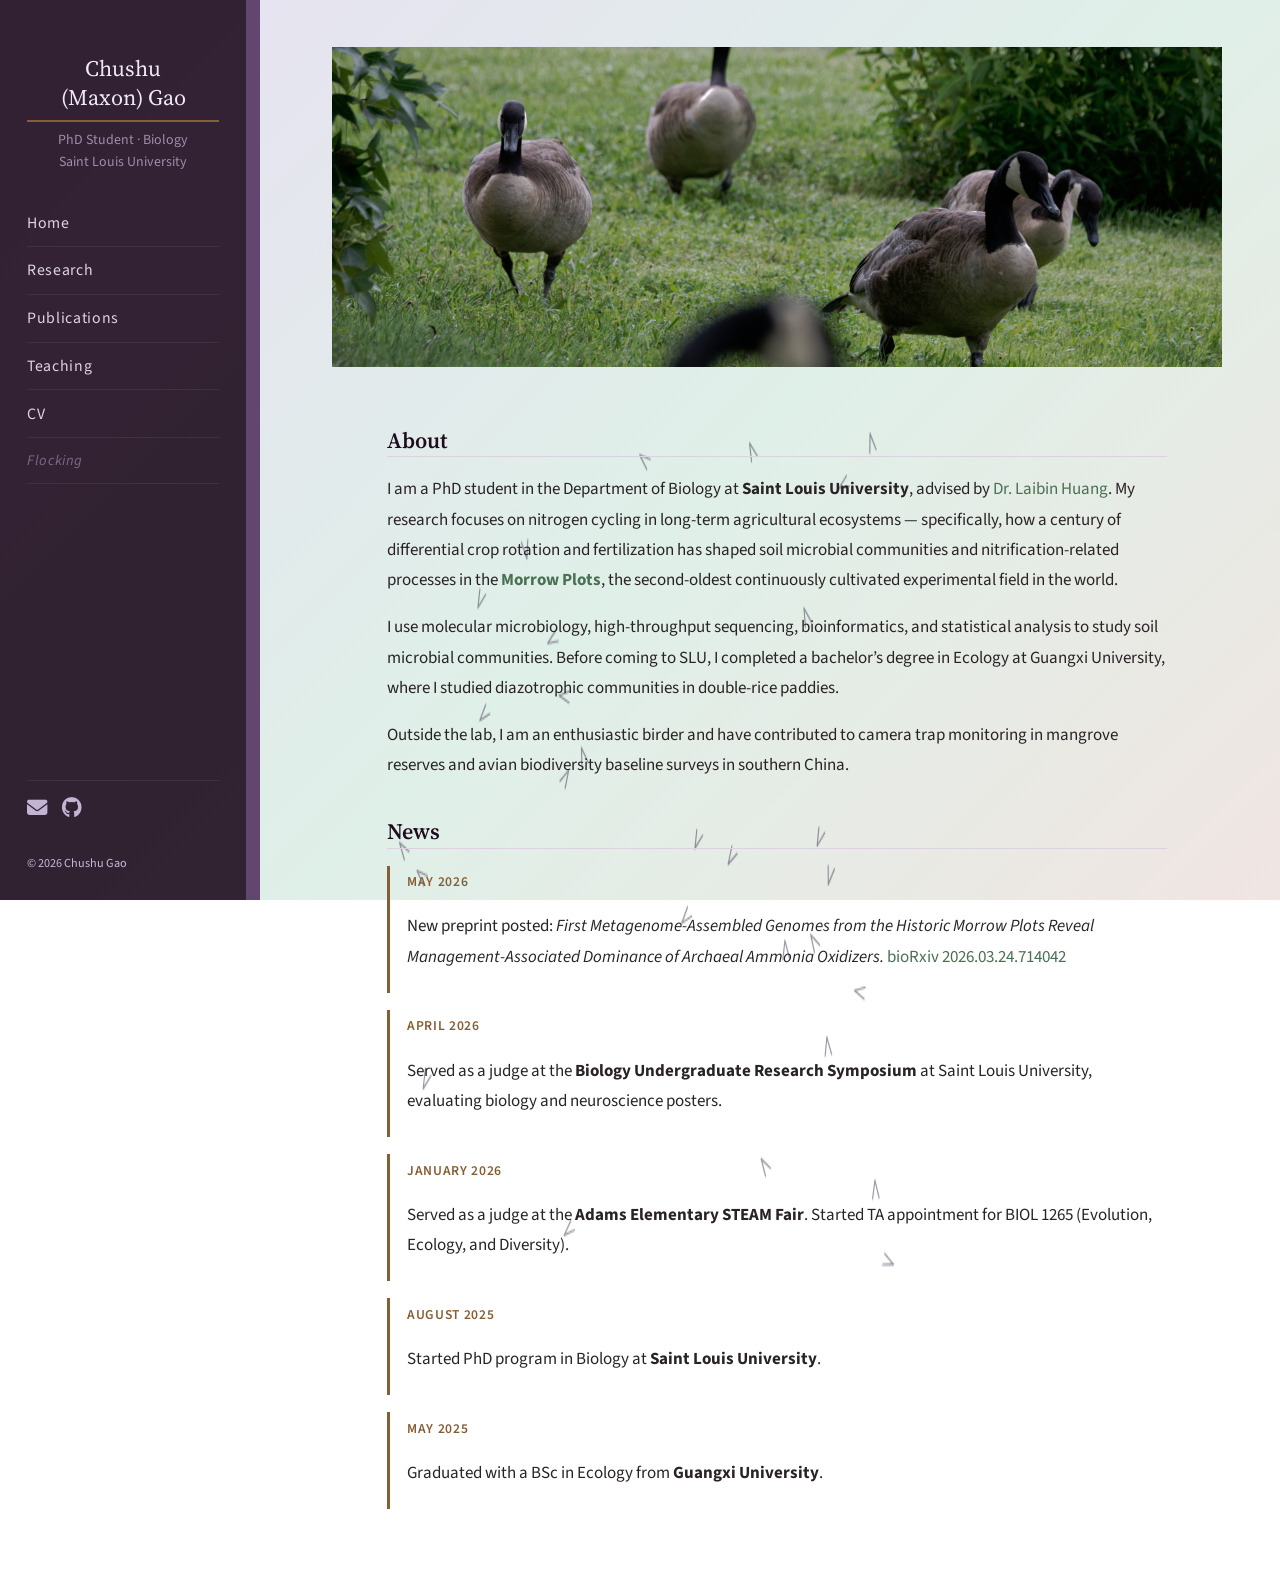
==== commit 8e1caafc: "chore: render site [skip ci]" ====
--- a/docs/index.html
+++ b/docs/index.html
@@ -147,7 +147,7 @@
 <section id="about" class="level2">
 <h2 class="anchored" data-anchor-id="about">About</h2>
 <p>I am a PhD student in the Department of Biology at <strong>Saint Louis University</strong>, advised by <a href="https://seahuanglaibin.wixsite.com/sluhuang">Dr.&nbsp;Laibin Huang</a>. My research focuses on nitrogen cycling in long-term agricultural ecosystems — specifically, how a century of differential crop rotation and fertilization has shaped soil microbial communities and nitrification-related processes in the <a href="https://morrow.aces.illinois.edu/"><strong>Morrow Plots</strong></a>, the second-oldest continuously cultivated experimental field in the world.</p>
-<p>I use molecular microbiology, high-throughput sequencing, bioinformatics, and statistical analysis to study soil microbial communities. Before coming to SLU, I completed a bachelor’s degree in Ecology at <strong>Guangxi University</strong> (China), where I studied diazotrophic communities in double-rice paddies.</p>
+<p>I use molecular microbiology, high-throughput sequencing, bioinformatics, and statistical analysis to study soil microbial communities. Before coming to SLU, I completed a bachelor’s degree in Ecology at Guangxi University, where I studied diazotrophic communities in double-rice paddies.</p>
 <p>Outside the lab, I am an enthusiastic birder and have contributed to camera trap monitoring in mangrove reserves and avian biodiversity baseline surveys in southern China.</p>
 </section>
 <section id="news" class="level2">
